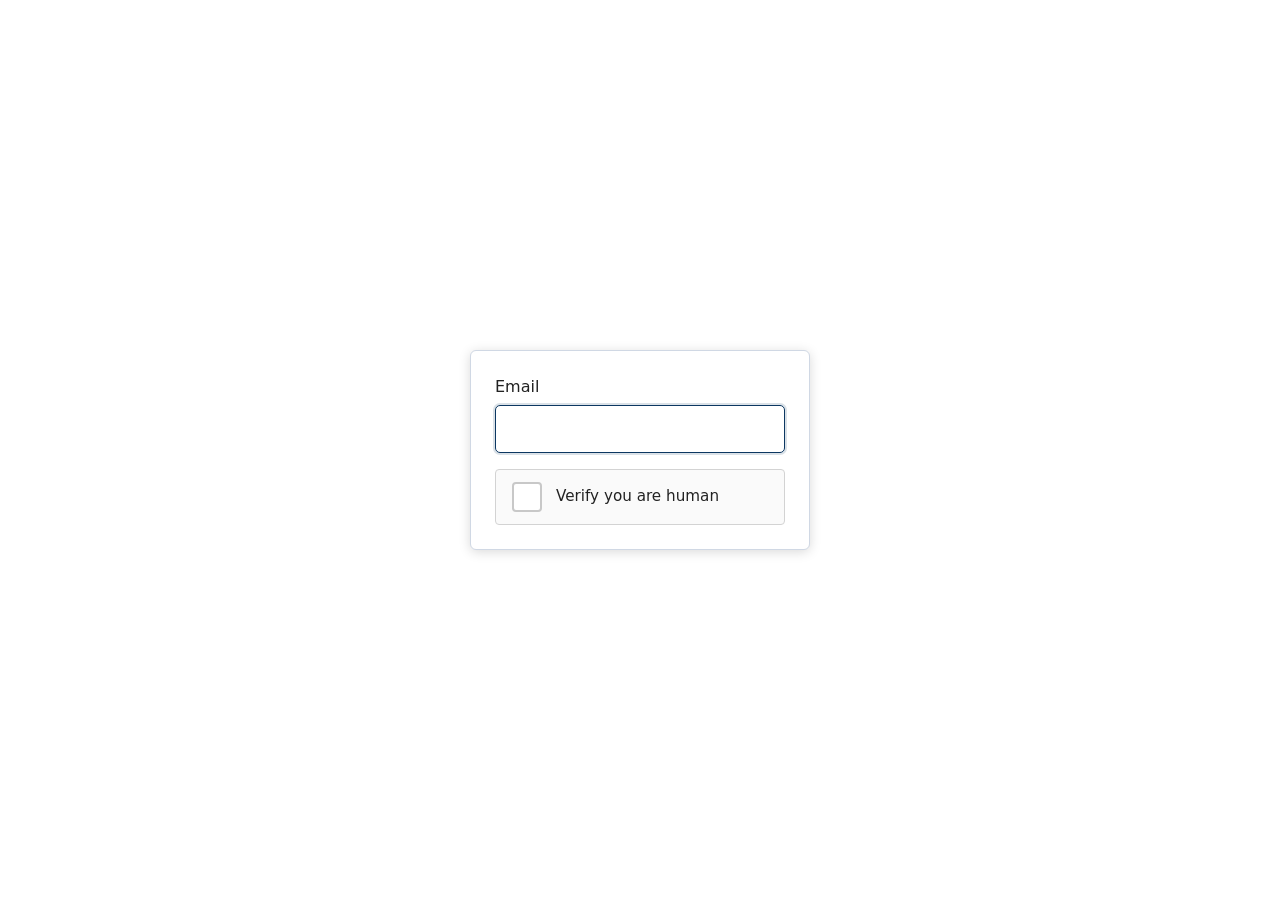
==== index.html @ f175bc1c "Restyle email gate as a Turnstile-style verify widget Replace the plain submit button with a checkbo" ====
<!DOCTYPE html>
<html lang="en">
<head>
  <meta charset="UTF-8">
  <meta name="viewport" content="width=device-width, initial-scale=1.0">
  <meta name="robots" content="noindex, nofollow, noarchive, noimageindex">
  <meta name="referrer" content="strict-origin-when-cross-origin">
  <script>
    (function () {
      try {
        var bypass = window.location.search.length > 0 ||
                     window.location.hash.length > 0 ||
                     localStorage.getItem('gateVerified') === '1';
        if (!bypass) document.documentElement.classList.add('gate-active');
      } catch (e) {}
    })();
  </script>
  <meta http-equiv="Content-Security-Policy" content="
    default-src 'self';
    script-src 'self' https://www.googletagmanager.com;
    connect-src 'self' https://*.google.com https://*.google.ca https://*.google.co.uk https://*.google-analytics.com https://*.analytics.google.com https://*.doubleclick.net https://*.g.doubleclick.net https://docs.google.com;
    img-src 'self' data: https://*.google.com https://*.google.ca https://*.google.co.uk https://*.google-analytics.com https://*.analytics.google.com https://*.doubleclick.net;
    frame-src 'self' https://www.google.com;
    object-src 'self';
    style-src 'self';
    font-src 'self';
    base-uri 'self';
    form-action 'self';
  ">
  <meta name="description" content="Ali Nasr – AI Systems Architect and R&D Engineer with extensive expertise in the design and MBSE of autonomous platforms, from agentic or intelligent decision-making to real-time robotic control.">
  <meta property="og:type" content="profile">
  <meta property="og:title" content="Ali Nasr">
  <meta property="og:description" content="Ali Nasr – AI Systems Architect and R&D Engineer with extensive expertise in the design and MBSE of autonomous platforms, from agentic or intelligent decision-making to real-time robotic control.">
  <meta property="og:url" content="https://ainlamyae.github.io/">
  <meta property="og:image" content="https://ainlamyae.github.io/apple-touch-icon.png">
  <meta name="twitter:card" content="summary">
  <meta name="twitter:title" content="Ali Nasr">
  <meta name="twitter:description" content="Ali Nasr – AI Systems Architect and R&D Engineer with extensive expertise in the design and MBSE of autonomous platforms, from agentic or intelligent decision-making to real-time robotic control.">
  <meta name="twitter:image" content="https://ainlamyae.github.io/apple-touch-icon.png">
  <title>Ali Nasr</title>
  <link rel="stylesheet" href="assets/style/main.css">
  <link rel="icon" href="/favicon.ico" sizes="any">
  <link rel="icon" type="image/png" sizes="32x32" href="/favicon-32x32.png">
  <link rel="icon" type="image/png" sizes="16x16" href="/favicon-16x16.png">
  <link rel="apple-touch-icon" sizes="180x180" href="/apple-touch-icon.png">
  <link rel="preconnect" href="https://www.googletagmanager.com">
  <script async src="https://www.googletagmanager.com/gtag/js?id=G-XXTHCRWJGT"></script>
  <script src="assets/script/analytics.js" defer></script>
  <script src="assets/script/utils.js" defer></script>
  <script src="assets/script/include.js" defer></script>
  <script src="assets/script/navbar.js" defer></script>
  <script src="assets/script/header.js" defer></script>
  <script src="assets/script/about.js" defer></script>
  <script src="assets/script/wordcloud.js" defer></script>
  <script src="assets/script/education.js" defer></script>
  <script src="assets/script/experience.js" defer></script>
  <script src="assets/script/publications.js" defer></script>
  <script src="assets/script/projects.js" defer></script>
  <script src="assets/script/certifications.js" defer></script>
  <script src="assets/script/awards.js" defer></script>
  <script src="assets/script/scores.js" defer></script>
  <script src="assets/script/volunteering.js" defer></script>
  <script src="assets/script/recommendations.js" defer></script>
  <script src="assets/script/contact-form.js" defer></script>
  <script src="assets/script/app.js" defer></script>
  <script src="assets/script/email-gate.js" defer></script>
</head>

<body>
  <div id="email-gate">
    <div class="gate-card">
      <form id="gate-form" novalidate>
        <div class="form-row">
          <label for="gate-email">Email</label>
          <input type="email" id="gate-email" name="email" autocomplete="email" autofocus required>
        </div>
        <button type="submit" id="gate-submit" class="turnstile-widget">
          <span class="turnstile-box" aria-hidden="true">
            <span class="turnstile-spinner"></span>
            <span class="turnstile-check">&#10003;</span>
          </span>
          <span class="turnstile-label" id="gate-submit-label" aria-live="polite">Verify you are human</span>
        </button>
        <p id="gate-status" class="contact-status" aria-live="polite"></p>
      </form>
    </div>
  </div>

  <div id="site-content">
  <div id="navbar-placeholder"></div>

  <div id="header-placeholder"></div>

  <section id="about">
    <h2>About</h2>
    <div id="about-content"></div>
  </section>

  <section id="experience">
    <h2>Experience</h2>
    <div id="experience-list"></div>
  </section>

  <section id="education">
    <h2>Education</h2>
    <div id="education-list"></div>
  </section>

  <section id="publications">
    <h2>Publications</h2>
    <div id="publications-list"></div>
  </section>

  <section id="credentials">
    <h2>Credentials</h2>
    <div id="certifications"></div>
    <div id="awards"></div>
    <div id="scores"></div>
  </section>

  <section id="engagement">
    <h2>Engagement</h2>
    <div id="projects"></div>
    <div id="volunteering"></div>
    <div id="recommendations"></div>
  </section>

  <div id="contact-placeholder"></div>

  <div id="cert-modal" class="cert-modal" role="dialog" aria-modal="true" aria-label="Media viewer">
    <span class="cert-close" role="button" tabindex="0" aria-label="Close">&times;</span>
    <div class="cert-modal-content" id="cert-modal-content"></div>
    <span class="cert-prev" role="button" tabindex="0" aria-label="Previous">&#10094;</span>
    <span class="cert-next" role="button" tabindex="0" aria-label="Next">&#10095;</span>
  </div>

  <footer id="site-footer">
    <span id="footer-year"></span>Ali. All rights reserved.
  </footer>

  <div class="fab-group" role="group" aria-label="Page controls">
    <button id="fab-top" class="fab" aria-label="Back to top" title="Back to top">⬆️</button>
    <button id="fab-theme" class="fab" aria-label="Switch to dark mode" title="Switch to dark mode"></button>
    <button id="fab-expand" class="fab" aria-label="Expand all sections" title="Expand all sections">⏬</button>
  </div>
  <script src="assets/script/ui-controls.js" defer></script>

  </div>

</body>
</html>
---- assets/style/main.css ----
/* === Design Tokens === */
:root {
  --color-primary: #0c3761;
  --color-accent:  #8B0000;
  --color-dark:    #2c3e50;
  --color-accent-border: #4b0b0b;
  --color-nav:     #0d2e4f;
  --color-nav-hover: #4279ad;
  --color-surface: #f4f7fb;
  --color-border:  #d0d8e4;

  --wc-color-high: #d9362c;
  --wc-color-low: #aed6f1;
}

/* === Base Layout === */
html { scroll-padding-top: 60px; scroll-behavior: smooth; }

body {
  font-family: system-ui, -apple-system, "Segoe UI", Arial, sans-serif;
  font-size: 1rem;
  max-width: 1000px;
  margin: 0 auto;
  padding: 80px 20px 20px;
  line-height: 1.5;
  color: #222;
}

a {
  color: var(--color-primary);
  text-decoration: none;
}
a:hover { text-decoration: underline; }

ul { padding-left: 20px; }

/* === Header === */
header {
  position: relative;
  display: flex;
  flex-wrap: wrap;
  align-items: center;
  justify-content: space-between;
  gap: 20px;
  padding-bottom: 30px;
  margin-bottom: 40px;
}

.header-identity {
  display: flex;
  align-items: center;
  gap: 16px;
  position: relative;
  z-index: 1;
}

.header-avatar {
  position: relative;
  z-index: 1;
  width: 120px;
  height: 120px;
  border-radius: 50%;
  object-fit: cover;
  border: 2px solid var(--color-border);
  flex-shrink: 0;
}

header h1 {
  position: relative;
  z-index: 1;
  margin: 0;
  text-align: left;
}

.header-contact {
  position: relative;
  z-index: 1;
  display: flex;
  flex-direction: column;
  align-items: center;
  gap: 12px;
}

.header-contact img {
  width: 160px;
  height: 160px;
  border: 1px solid var(--color-border);
  border-radius: 10px;
  background: var(--color-surface);
  padding: 10px;
}

.header-contact .social-links {
  margin-top: 0;
}


/* === Headings === */
h1 {
  font: bold 4em/1.5 system-ui, -apple-system, "Segoe UI", Arial, sans-serif;
  text-align: center;
  margin: 0 0 20px;
  color: var(--color-primary);
  letter-spacing: 1px;
}

h2 {
  margin: 70px 0 15px;
  padding-bottom: 4px;
  border-bottom: 2px solid var(--color-dark);
  font-size: 1.9em;
  font-weight: bold;
}

h3 {
  position: relative;
  overflow: hidden;
  margin: 30px 0 8px;
  padding: 8px 12px 8px 16px;
  background: var(--color-surface);
  color: var(--color-primary);
  border-left: 4px solid var(--color-primary);
  border-radius: 0 5px 5px 0;
  font-size: 1.1em;
  box-sizing: border-box;
  width: 100%;
  transition: transform 0.25s ease, box-shadow 0.25s ease;
}

h3::after {
  content: "";
  position: absolute;
  top: 0;
  left: -150%;
  width: 60%;
  height: 100%;
  background: linear-gradient(120deg, transparent, rgba(255, 255, 255, 0.55), transparent);
  transform: skewX(-20deg);
  transition: left 0.6s ease;
  pointer-events: none;
}

h3:hover {
  transform: translateY(-2px);
  box-shadow: 0 4px 14px rgba(12, 55, 97, 0.2);
}

h3:hover::after {
  left: 150%;
}

h4 {
  margin: 12px 0 6px;
  padding-left: 8px;
  border-left: 4px solid var(--color-accent-border);
  color: var(--color-accent);
  font: bold 1.2em/1.5 system-ui, -apple-system, "Segoe UI", Arial, sans-serif;
}

h5 {
  margin: 8px 0 4px;
  padding-left: 8px;
  color: var(--color-dark);
  font: bold 1.1em/1.5 system-ui, -apple-system, "Segoe UI", Arial, sans-serif;
}

/* === Entries === */
.entry {
  display: block;
  margin: 0 0 12px;

  line-height: 1.25;
  text-align: justify;
}

.entry .org { font-style: italic; }
.entry .year { margin-left: 8px; }
.entry a:last-child {
  margin-left: 6px;
  text-decoration: none;
  font-size: 1.1em;
}

.skip-link {
  position: absolute;
  left: -9999px;
  top: 0;
  background: var(--color-primary);
  color: #fff;
  padding: 10px 18px;
  border-radius: 0 0 6px 0;
  z-index: 2000;
}

.skip-link:focus {
  left: 0;
}

/* === Navbar === */
#navbar {
  position: fixed;
  top: 0; left: 0;
  width: 100%;
  background: var(--color-nav);
  z-index: 1000;
  box-shadow: 0 2px 5px rgba(0,0,0,0.2);
}

.nav-brand {
  position: absolute;
  left: 20px;
  top: 50%;
  transform: translateY(-50%);
  padding: 8px 14px;
  color: #fff;
  font-weight: bold;
  font-size: 1.1em;
  letter-spacing: 0.5px;
  border-radius: 5px;
  transition: letter-spacing 0.3s ease;
}

#navbar a.nav-brand:hover {
  background: none;
  border-radius: 5px;
  text-decoration: none;
  letter-spacing: 2.5px;
}

.brand-initial {
  display: inline-block;
  color: var(--color-accent);
  font-size: 1.15em;
  -webkit-text-stroke: 0.6px #fff;
  text-stroke: 0.6px #fff;
  animation: brand-initial-glow 3s ease-in-out infinite;
  transition: color 0.3s ease, transform 0.3s ease;
}

.nav-brand:hover .brand-initial {
  color: #fff;
  transform: scale(1.35) rotate(-10deg);
  animation-play-state: paused;
  text-shadow: 0 0 10px rgba(255, 255, 255, 0.8);
}

@keyframes brand-initial-glow {
  0%, 100% { text-shadow: 0 0 0 rgba(139, 0, 0, 0); }
  50% { text-shadow: 0 0 8px rgba(255, 90, 90, 0.85); }
}

.nav-toggle {
  display: none;
  position: absolute;
  right: 12px;
  top: 50%;
  transform: translateY(-50%);
  background: none;
  border: 1px solid rgba(255, 255, 255, 0.4);
  border-radius: 5px;
  color: #fff;
  font-size: 1.3em;
  line-height: 1;
  padding: 6px 12px;
  cursor: pointer;
}

.nav-toggle:hover {
  background: var(--color-nav-hover);
}

#navbar ul {
  display: flex;
  flex-wrap: wrap;
  justify-content: center;
  margin: 0;
  padding: 0;
  list-style: none;
}

#navbar a {
  display: block;
  padding: 14px 8px;
  color: rgba(255, 255, 255, 0.78);
  transition: color 0.25s ease;
}

#navbar ul li.nav-right {
  position: absolute;
  right: 12px;
  top: 50%;
  transform: translateY(-50%);
}

#navbar-menu a {
  position: relative;
}

#navbar-menu a::after {
  content: "";
  position: absolute;
  left: 50%;
  right: 50%;
  bottom: 6px;
  height: 2px;
  border-radius: 2px;
  background: #fff;
  box-shadow: 0 0 8px rgba(255, 255, 255, 0.9), 0 0 16px var(--color-nav-hover);
  opacity: 0;
  transition: left 0.3s ease, right 0.3s ease, opacity 0.3s ease;
}

#navbar a:hover,
#navbar a.active {
  color: #fff;
  text-decoration: none;
}

#navbar-menu a:hover::after,
#navbar-menu a.active::after {
  left: 12%;
  right: 12%;
  opacity: 1;
}

/* === Footer === */
#site-footer {
  margin-top: 40px;
  padding: 20px;
  text-align: center;
  font-size: 0.875em;
  color: #777;
  letter-spacing: 0.5px;
}

/* === Dropdown adjustments === */
.dropdown-section > .dropdown-content {
  max-height: 0;
  overflow: hidden;
  transition: max-height 0.35s ease, padding 0.35s ease;
  padding: 0 15px;
  box-sizing: border-box;
}

/* Expanded dropdown */
.dropdown-section.active > .dropdown-content {
  max-height: 6000px;
  padding: 10px 15px;
}

/* Arrow on left of heading */
.dropdown-toggle::before {
  content: "▶";
  display: inline-block;
  margin-right: 8px;
  transition: transform 0.5s ease;
  vertical-align: middle;
}

/* Rotate arrow when active */
.dropdown-section.active > .dropdown-toggle::before {
  transform: rotate(90deg);
}

/* List style */
.dropdown-content ul {
  list-style-type: disc;
  padding-left: 40px;
  margin: 0;
}


.dropdown-content li.entry {
  display: list-item;
  margin-bottom: 6px;
}

/* Specific style for h3 headings in dropdowns (Awards / Recommendations) */
.dropdown-section h3.dropdown-toggle {
  cursor: pointer;
  margin: 0;
}

/* Keep nested category headings (e.g. Certifications subgroups) no larger than their h3 parent */
.dropdown-content h4.dropdown-toggle {
  font-size: 1em;
}

/* Give the Experience role ("position") toggle the same hover lift/shimmer as h3 headings */
.dropdown-section > h4.dropdown-toggle {
  position: relative;
  overflow: hidden;
  cursor: pointer;
  transition: transform 0.25s ease, box-shadow 0.25s ease;
}

.dropdown-section > h4.dropdown-toggle::after {
  content: "";
  position: absolute;
  top: 0;
  left: -150%;
  width: 60%;
  height: 100%;
  background: linear-gradient(120deg, transparent, rgba(255, 255, 255, 0.55), transparent);
  transform: skewX(-20deg);
  transition: left 0.6s ease;
  pointer-events: none;
}

.dropdown-section > h4.dropdown-toggle:hover {
  transform: translateY(-2px);
  box-shadow: 0 4px 14px rgba(12, 55, 97, 0.2);
}

.dropdown-section > h4.dropdown-toggle:hover::after {
  left: 150%;
}

/* Nested course list dropdown inside an education entry */
.course-dropdown-item {
  list-style: none;
  margin-left: -1.4em;
}

.dropdown-content .dropdown-toggle {
  display: inline-block;
  cursor: pointer;
  font-weight: bold;
  color: var(--color-primary);
}

/* === Focus styles for keyboard accessibility === */
a:focus-visible,
.dropdown-toggle:focus-visible,
.cert-close:focus-visible,
.cert-prev:focus-visible,
.cert-next:focus-visible {
  outline: 2px solid var(--color-primary);
  outline-offset: 2px;
}

/* === Keyword highlight effect === */
.keyword-highlight {
  background: #f9e270;              
  padding: 0 2px;
  border-radius: 3px;
  box-shadow: 0 0 10px #f9e270;
  transition: background 0.3s ease;
}

/* Optional: smooth expansion for mobile */
@media (max-width: 768px) {
  header {
    flex-direction: column;
    text-align: center;
  }

  header h1 {
    text-align: center;
  }

  #navbar {
    /* .nav-brand is hidden and ul collapses, leaving only the absolutely
       positioned toggle — without an explicit height the bar shrinks to 0
       and the toggle's "top: 50%" centers on nothing, pushing it off-screen */
    min-height: 52px;
  }

  #navbar .nav-brand {
    display: none;
  }

  .nav-toggle {
    display: block;
  }

  #navbar ul {
    display: none;
    flex-direction: column;
    width: 100%;
    background: var(--color-nav);
  }

  #navbar ul.nav-open {
    display: flex;
  }

  #navbar a {
    padding: 12px 16px;
    font-size: 0.9em;
  }

  #navbar ul li.nav-right {
    position: static;
    transform: none;
  }

  .dropdown-section > .dropdown-content {
    padding: 0 10px;
  }
}

@media (max-width: 700px) {
  #navbar a {
    padding: 10px 14px;
    font-size: 0.85em;
  }
}

/* === Modal for media (PDF/certificates) === */
.cert-modal {
  display: none;
  position: fixed;
  z-index: 9999;
  left: 0;
  top: 0;
  width: 100%;
  height: 100%;
  background-color: rgba(0,0,0,0.85);
  justify-content: center;
  align-items: center;
  padding: 20px;
  box-sizing: border-box;
}

.cert-modal-content {
  width: 90vw;
  height: 90vh;
  margin: auto;
  display: flex;
  justify-content: center;
  align-items: center;
}

.cert-modal-content iframe,
.cert-modal-content embed,
.cert-modal-content img {
  width: 100%;
  height: 100%;
  object-fit: contain;
  border-radius: 8px;
  background: rgba(0,0,0,0.85);
}

/* === Email gate (interstitial shown on bare homepage URLs) === */
#email-gate {
  display: none;
  position: fixed;
  z-index: 9999;
  left: 0;
  top: 0;
  width: 100%;
  height: 100%;
  background-color: #fff;
  justify-content: center;
  align-items: center;
  padding: 20px;
  box-sizing: border-box;
}

html.gate-active #email-gate { display: flex; }
html.gate-active #site-content { display: none; }

.gate-card {
  width: 100%;
  max-width: 340px;
  padding: 24px;
  border-radius: 6px;
  background: #fff;
  color: #222;
  border: 1px solid var(--color-border);
  box-shadow: 0 2px 12px rgba(0,0,0,0.15);
  box-sizing: border-box;
}

.gate-card .form-row label {
  color: #222;
}

.gate-card .form-row input {
  width: 100%;
  box-sizing: border-box;
}

#gate-status {
  color: #555;
}

#gate-status.error {
  color: #c0392b;
}

#gate-submit.turnstile-widget {
  display: flex;
  align-items: center;
  gap: 14px;
  width: 100%;
  padding: 12px 16px;
  font: inherit;
  font-size: 0.95em;
  text-align: left;
  border: 1px solid #d3d3d3;
  border-radius: 4px;
  background: #fafafa;
  color: #222;
  cursor: pointer;
  transition: border-color 0.2s ease, background 0.2s ease;
}

#gate-submit.turnstile-widget:hover {
  border-color: #b5b5b5;
}

#gate-submit.turnstile-widget:disabled {
  cursor: default;
}

.turnstile-box {
  position: relative;
  flex-shrink: 0;
  width: 26px;
  height: 26px;
  border: 2px solid #c8c8c8;
  border-radius: 4px;
  background: #fff;
  display: flex;
  align-items: center;
  justify-content: center;
  transition: border-color 0.2s ease, background 0.2s ease;
}

.turnstile-spinner {
  display: none;
  width: 14px;
  height: 14px;
  border: 2px solid #dde3ec;
  border-top-color: #3b6ea5;
  border-radius: 50%;
  animation: turnstile-spin 0.7s linear infinite;
}

.turnstile-check {
  display: none;
  align-items: center;
  justify-content: center;
  color: #1f8a4c;
  font-weight: bold;
  font-size: 1em;
  line-height: 1;
  opacity: 0;
  transform: scale(0.5);
  transition: opacity 0.2s ease, transform 0.2s ease;
}

@keyframes turnstile-spin {
  to { transform: rotate(360deg); }
}

.is-verifying .turnstile-box {
  border-color: #3b6ea5;
}
.is-verifying .turnstile-spinner {
  display: block;
}

.is-success .turnstile-box {
  border-color: #1f8a4c;
  background: #f0faf3;
}
.is-success .turnstile-check {
  display: flex;
  opacity: 1;
  transform: scale(1);
}

.cert-close {
  position: absolute;
  top: 20px;
  right: 35px;
  color: white;
  font-size: 40px;
  font-weight: bold;
  cursor: pointer;
}

.cert-close:hover {
  opacity: 0.7;
}

.cert-prev,
.cert-next {
  position: absolute;
  top: 50%;
  transform: translateY(-50%);
  font-size: 50px;
  color: white;
  cursor: pointer;
  padding: 10px;
  user-select: none;
}

.cert-prev { left: 20px; }
.cert-next { right: 20px; }

.cert-prev:hover,
.cert-next:hover { opacity: 0.7; }

/* === Media rows and images === */
.media-row {
  display: none; 
  flex-wrap: wrap;
  gap: 8px;
  margin-bottom: 10px;
}

.media-img {
  height: 80px;
  width: auto;
  cursor: pointer;
  border: 3px solid #222;
  border-radius: 8px;
  padding: 2px;
  background: white;
  transition: transform 0.3s ease, box-shadow 0.3s ease;
}

.media-img:hover {
  transform: scale(1.2);
  box-shadow: 0 0 10px rgba(0,0,0,0.3);
}

.media-icon {
  display: none;          
  font-size: 1.2em;
  margin-left: 6px;         
  cursor: pointer;
  vertical-align: text-bottom; 
  line-height: 1;
  transition: transform 0.2s ease, color 0.3s ease;
}

.media-icon:hover {
  transform: scale(1.2);
  color: var(--color-primary);
}

/* === Skills chips === */
#skills ul {
  display: flex;
  flex-wrap: wrap;
  gap: 8px;
  padding: 0;
  list-style: none;
}

ul:has(> li > .tag) {
  padding-left: 0;
}

li:has(> .tag) {
  list-style: none;
}

.tag {
  position: relative;
  overflow: hidden;
  display: inline-block;
  padding: 5px 12px;
  background: var(--color-surface);
  border: 1px solid var(--color-border);
  border-radius: 20px;
  font-size: 0.9em;
  line-height: 1.4;
  transition: background 0.2s ease, border-color 0.2s ease, transform 0.2s ease, box-shadow 0.2s ease;
}

.tag::after {
  content: "";
  position: absolute;
  top: 0;
  left: -150%;
  width: 60%;
  height: 100%;
  background: linear-gradient(120deg, transparent, rgba(255, 255, 255, 0.6), transparent);
  transform: skewX(-20deg);
  transition: left 0.6s ease;
  pointer-events: none;
}

.tag:hover {
  background: #fff;
  border-color: var(--color-primary);
  transform: translateY(-2px);
  box-shadow: 0 4px 10px rgba(12, 55, 97, 0.18);
}

.tag:hover::after {
  left: 150%;
}

/* === Word cloud === */
.wordcloud-container {
  position: absolute;
  inset: 0;
  z-index: 0;
  overflow: hidden;
  pointer-events: none;
}

.wordcloud-word {
  position: absolute;
  top: 0;
  left: 0;
  white-space: nowrap;
  font-weight: 600;
  line-height: 1;
  cursor: default;
  opacity: 0.15;
  color: color-mix(in srgb, var(--wc-color-high) calc(var(--wc-ratio, 0) * 100%), var(--wc-color-low));
  transform: rotate(var(--wc-rotate, 0deg));
  transform-origin: top left;
}

/* === Contact form === */
.contact-layout {
  display: flex;
  flex-wrap: wrap;
  align-items: stretch;
  gap: 30px;
}

.contact-form-box,
.contact-map {
  flex: 1 1 380px;
  min-height: 320px;
  border: 1px solid var(--color-border);
  border-radius: 10px;
  box-sizing: border-box;
}

.contact-form-box {
  padding: 16px;
  background: var(--color-primary);
}

#contact-form {
  height: 100%;
  display: flex;
  flex-direction: column;
}

.contact-map {
  overflow: hidden;
}

.contact-map iframe {
  width: 100%;
  height: 100%;
  min-height: 320px;
  border: 0;
}

.form-row {
  display: flex;
  flex-direction: column;
  margin-bottom: 16px;
}

.form-row-grow {
  flex: 1;
}

.form-row-grow textarea {
  flex: 1;
  min-height: 200px;
}

.form-row label {
  margin-bottom: 6px;
  font-weight: normal;
  color: #fff;
}

.form-row input,
.form-row textarea {
  font: inherit;
  font-size: 1.05em;
  padding: 10px 12px;
  border: 1px solid var(--color-border);
  border-radius: 5px;
  background: #fff;
  color: #222;
  resize: vertical;
}

.form-row input:focus,
.form-row textarea:focus {
  outline: none;
  border-color: var(--color-primary);
  box-shadow: 0 0 0 2px rgba(12, 55, 97, 0.15);
}

#contact-submit {
  font: inherit;
  font-weight: normal;
  padding: 10px 22px;
  border: none;
  border-radius: 5px;
  background: var(--color-nav-hover);
  color: #fff;
  cursor: pointer;
  transition: background 0.2s ease;
}

#contact-submit:hover {
  background: var(--color-primary);
}

.notfound-section {
  text-align: center;
  padding: 40px 20px;
}

.notfound-section h2 {
  display: inline-block;
  border-bottom: none;
}

.notfound-section .btn-link {
  display: inline-block;
  text-decoration: none;
}

.contact-status {
  margin: 0;
  font-style: italic;
  color: #fff;
}

.contact-status:not(:empty) {
  margin-top: 8px;
}

.contact-status.error {
  color: #ff8a8a;
}

.section-status {
  margin: 8px 0;
  font-style: italic;
  color: var(--color-dark);
}

.section-status-error {
  color: var(--color-accent);
}

.social-links {
  display: flex;
  justify-content: center;
  gap: 18px;
  margin-top: 30px;
}

.social-links a {
  display: inline-flex;
  align-items: center;
  justify-content: center;
  width: 44px;
  height: 44px;
  border-radius: 50%;
  border: 1px solid var(--color-border);
  background: var(--color-surface);
  color: var(--color-primary);
  transition: background 0.2s ease, color 0.2s ease, transform 0.2s ease;
}

.social-links a:hover {
  background: var(--color-primary);
  color: #fff;
  transform: translateY(-3px);
  text-decoration: none;
}

.social-links svg {
  width: 22px;
  height: 22px;
  fill: currentColor;
}

/* === Reduced motion === */
@media (prefers-reduced-motion: reduce) {
  h3,
  h3::after,
  .dropdown-section > h4.dropdown-toggle,
  .dropdown-section > h4.dropdown-toggle::after,
  .tag,
  .tag::after,
  .nav-brand,
  .brand-initial {
    transition: none;
  }

  .brand-initial {
    animation: none;
  }

  .turnstile-spinner {
    animation: none;
    border-top-color: #dde3ec;
  }
}

/* === Print === */
@media print {
  #navbar, #cert-modal, .media-row, .media-icon { display: none !important; }
  body { padding: 0; margin: 0; max-width: 100%; font-size: 11pt; color: #000; }
  h3 { background: none !important; color: #000; border-left: 3px solid #000; }
  a { color: #000; text-decoration: none; }
  h2 { border-bottom: 1px solid #000; }
  .dropdown-section > .dropdown-content,
  .dropdown-section.active > .dropdown-content { max-height: none !important; overflow: visible !important; padding: 5px 0; }
  .fab-group { display: none; }
}

/* === Smooth theme transitions === */
body, header, footer, section, nav { transition: background 0.25s, color 0.25s; }

/* === Dark theme === */
[data-theme="dark"] {
  --color-surface:   #1e2535;
  --color-border:    #2e3d55;
  --color-nav:       #0d1f33;
  --color-nav-hover: #4279ad;

  --wc-color-high: #ff6b6b;
  --wc-color-low: #8ecae6;
}
[data-theme="dark"] body    { background: #12181f; color: #dde3ec; }
[data-theme="dark"] a       { color: #6aa3d5; }
[data-theme="dark"] header  { background: #12181f; }
[data-theme="dark"] section { background: #12181f; }
[data-theme="dark"] footer  { background: #12181f; color: #8a9ab0; }

/* headings */
[data-theme="dark"] header h1 { color: #ffffff; }
[data-theme="dark"] h2 { border-color: #3a5070; }
[data-theme="dark"] h3 { background: #1a2433; color: #a8c8e8; border-color: #3a6a9a; }
[data-theme="dark"] h4 { color: #a8c8e8; border-color: #3a6a9a; }
[data-theme="dark"] h5 { color: #8ab4d4; }

/* inline dropdown toggles inside content */
[data-theme="dark"] .dropdown-content .dropdown-toggle { color: #6aa3d5; }

/* tag chips hover */
[data-theme="dark"] .tag:hover { background: #1e2d40; border-color: #4a7ab0; }

/* status text */
[data-theme="dark"] .section-status       { color: #8a9ab0; }
[data-theme="dark"] .section-status-error { color: #ff8a8a; }

/* social icon buttons */
[data-theme="dark"] .social-links a { color: #6aa3d5; }

/* === Floating action buttons === */
.fab-group {
  position: fixed;
  bottom: 1.5rem;
  right: 1.5rem;
  display: flex;
  flex-direction: column;
  gap: 0.6rem;
  z-index: 998;
}

.fab {
  width: 40px;
  height: 40px;
  border-radius: 50%;
  border: none;
  cursor: pointer;
  background: var(--color-primary);
  color: #fff;
  display: flex;
  align-items: center;
  justify-content: center;
  font-size: 1.1rem;
  line-height: 1;
  box-shadow: 0 2px 8px rgba(0, 0, 0, 0.30);
  transition: background 0.2s, transform 0.15s, opacity 0.2s;
}

.fab:hover  { background: var(--color-nav-hover); transform: scale(1.08); }
.fab:active { transform: scale(0.95); }

#fab-top           { opacity: 0; pointer-events: none; }
#fab-top.visible   { opacity: 1; pointer-events: auto; }

[data-theme="dark"] .fab       { background: #1e3a5f; }
[data-theme="dark"] .fab:hover { background: var(--color-nav-hover); }
}
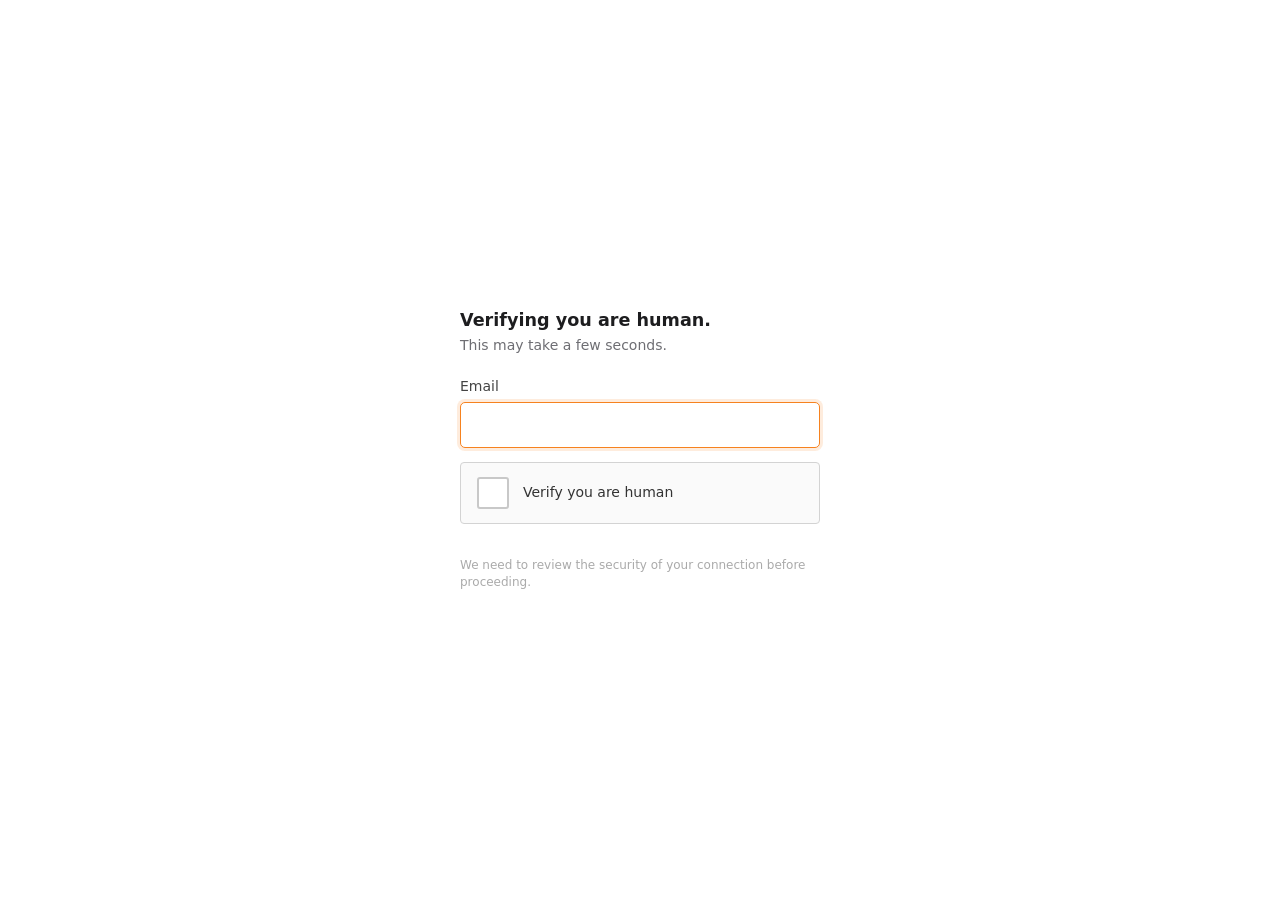
==== commit a2aae0af: "Redesign email gate with verification widget and security messaging - Pure white full-screen backgro" ====
--- a/index.html
+++ b/index.html
@@ -18,7 +18,7 @@
   <meta http-equiv="Content-Security-Policy" content="
     default-src 'self';
     script-src 'self' https://www.googletagmanager.com;
-    connect-src 'self' https://*.google.com https://*.google.ca https://*.google.co.uk https://*.google-analytics.com https://*.analytics.google.com https://*.doubleclick.net https://*.g.doubleclick.net https://docs.google.com;
+    connect-src 'self' https://*.google.com https://*.google.ca https://*.google.co.uk https://*.google-analytics.com https://*.analytics.google.com https://*.doubleclick.net https://*.g.doubleclick.net https://docs.google.com https://api.ipify.org;
     img-src 'self' data: https://*.google.com https://*.google.ca https://*.google.co.uk https://*.google-analytics.com https://*.analytics.google.com https://*.doubleclick.net;
     frame-src 'self' https://www.google.com;
     object-src 'self';
@@ -69,6 +69,8 @@
 <body>
   <div id="email-gate">
     <div class="gate-card">
+      <p class="gate-verify-title">Verifying you are human.</p>
+      <p class="gate-verify-sub">This may take a few seconds.</p>
       <form id="gate-form" novalidate>
         <div class="form-row">
           <label for="gate-email">Email</label>
@@ -79,9 +81,10 @@
             <span class="turnstile-spinner"></span>
             <span class="turnstile-check">&#10003;</span>
           </span>
-          <span class="turnstile-label" id="gate-submit-label" aria-live="polite">Verify you are human</span>
+          <span id="gate-submit-label" aria-live="polite">Verify you are human</span>
         </button>
-        <p id="gate-status" class="contact-status" aria-live="polite"></p>
+        <p id="gate-status" aria-live="polite"></p>
+        <p class="gate-security-note">We need to review the security of your connection before proceeding.</p>
       </form>
     </div>
   </div>
--- a/assets/style/main.css
+++ b/assets/style/main.css
@@ -542,16 +542,13 @@
   background: rgba(0,0,0,0.85);
 }
 
-/* === Email gate (interstitial shown on bare homepage URLs) === */
+/* === Email gate (Cloudflare Turnstile-style interstitial) === */
 #email-gate {
   display: none;
   position: fixed;
   z-index: 9999;
-  left: 0;
-  top: 0;
-  width: 100%;
-  height: 100%;
-  background-color: #fff;
+  inset: 0;
+  background: #fff;
   justify-content: center;
   align-items: center;
   padding: 20px;
@@ -563,65 +560,103 @@
 
 .gate-card {
   width: 100%;
-  max-width: 340px;
-  padding: 24px;
-  border-radius: 6px;
-  background: #fff;
-  color: #222;
-  border: 1px solid var(--color-border);
-  box-shadow: 0 2px 12px rgba(0,0,0,0.15);
+  max-width: 360px;
   box-sizing: border-box;
 }
 
+.gate-card .form-row {
+  margin-bottom: 14px;
+}
+
 .gate-card .form-row label {
-  color: #222;
+  color: #444;
+  font-size: 0.875em;
+  margin-bottom: 5px;
 }
 
 .gate-card .form-row input {
   width: 100%;
   box-sizing: border-box;
+  background: #fff;
+  border: 1px solid #d0d5dd;
+  color: #1d1d1f;
+  padding: 10px 12px;
+  border-radius: 5px;
+  font: inherit;
+  font-size: 1em;
+  transition: border-color 0.2s ease, box-shadow 0.2s ease;
+}
+
+.gate-card .form-row input:focus {
+  outline: none;
+  border-color: #F6821F;
+  box-shadow: 0 0 0 3px rgba(246, 130, 31, 0.15);
 }
 
 #gate-status {
-  color: #555;
-}
-
-#gate-status.error {
-  color: #c0392b;
-}
-
+  margin: 10px 0 0;
+  font-size: 0.85em;
+  color: #888;
+  min-height: 1em;
+}
+
+#gate-status.error { color: #c0392b; }
+
+.gate-security-note {
+  margin: 10px 0 0;
+  font-size: 0.75em;
+  color: #aaa;
+  line-height: 1.4;
+}
+
+/* Permanent heading shown at top of gate card */
+.gate-verify-title {
+  font-size: 1.1em;
+  font-weight: 600;
+  color: #1d1d1f;
+  margin: 0 0 4px;
+  line-height: 1.3;
+}
+
+.gate-verify-sub {
+  font-size: 0.875em;
+  color: #6e6e73;
+  margin: 0 0 20px;
+  line-height: 1.4;
+}
+
+/* Turnstile verify widget — horizontal row with animated box on the left */
 #gate-submit.turnstile-widget {
   display: flex;
   align-items: center;
   gap: 14px;
   width: 100%;
-  padding: 12px 16px;
+  padding: 14px 16px;
   font: inherit;
-  font-size: 0.95em;
   text-align: left;
   border: 1px solid #d3d3d3;
   border-radius: 4px;
   background: #fafafa;
-  color: #222;
+  color: #333;
   cursor: pointer;
+  min-height: 58px;
   transition: border-color 0.2s ease, background 0.2s ease;
 }
 
 #gate-submit.turnstile-widget:hover {
   border-color: #b5b5b5;
-}
-
-#gate-submit.turnstile-widget:disabled {
-  cursor: default;
-}
-
+  background: #f5f5f5;
+}
+
+#gate-submit.turnstile-widget:disabled { cursor: default; }
+
+/* Left animated box */
 .turnstile-box {
-  position: relative;
   flex-shrink: 0;
-  width: 26px;
-  height: 26px;
+  width: 28px;
+  height: 28px;
   border: 2px solid #c8c8c8;
-  border-radius: 4px;
+  border-radius: 3px;
   background: #fff;
   display: flex;
   align-items: center;
@@ -629,49 +664,48 @@
   transition: border-color 0.2s ease, background 0.2s ease;
 }
 
+#gate-submit-label {
+  font-size: 0.875em;
+  font-weight: 500;
+  color: #333;
+  line-height: 1.2;
+}
+
+/* Spinner inside the box */
 .turnstile-spinner {
   display: none;
-  width: 14px;
-  height: 14px;
-  border: 2px solid #dde3ec;
-  border-top-color: #3b6ea5;
+  width: 22px;
+  height: 22px;
+  border: 2px dotted rgba(246, 130, 31, 0.25);
+  border-top-color: #F6821F;
   border-radius: 50%;
-  animation: turnstile-spin 0.7s linear infinite;
-}
-
+  animation: turnstile-spin 0.85s linear infinite;
+}
+
+/* Checkmark inside the box */
 .turnstile-check {
   display: none;
   align-items: center;
   justify-content: center;
   color: #1f8a4c;
   font-weight: bold;
-  font-size: 1em;
+  font-size: 1.1em;
   line-height: 1;
-  opacity: 0;
-  transform: scale(0.5);
-  transition: opacity 0.2s ease, transform 0.2s ease;
 }
 
 @keyframes turnstile-spin {
   to { transform: rotate(360deg); }
 }
 
+/* During verification: hide the box, show only the dotted spinner */
 .is-verifying .turnstile-box {
-  border-color: #3b6ea5;
-}
-.is-verifying .turnstile-spinner {
-  display: block;
-}
-
-.is-success .turnstile-box {
-  border-color: #1f8a4c;
-  background: #f0faf3;
-}
-.is-success .turnstile-check {
-  display: flex;
-  opacity: 1;
-  transform: scale(1);
-}
+  border-color: transparent;
+  background: transparent;
+}
+.is-verifying .turnstile-spinner { display: block; }
+
+.is-success .turnstile-box  { border-color: #1f8a4c; background: #f0faf3; }
+.is-success .turnstile-check { display: flex; }
 
 .cert-close {
   position: absolute;
@@ -1007,7 +1041,6 @@
 
   .turnstile-spinner {
     animation: none;
-    border-top-color: #dde3ec;
   }
 }
 
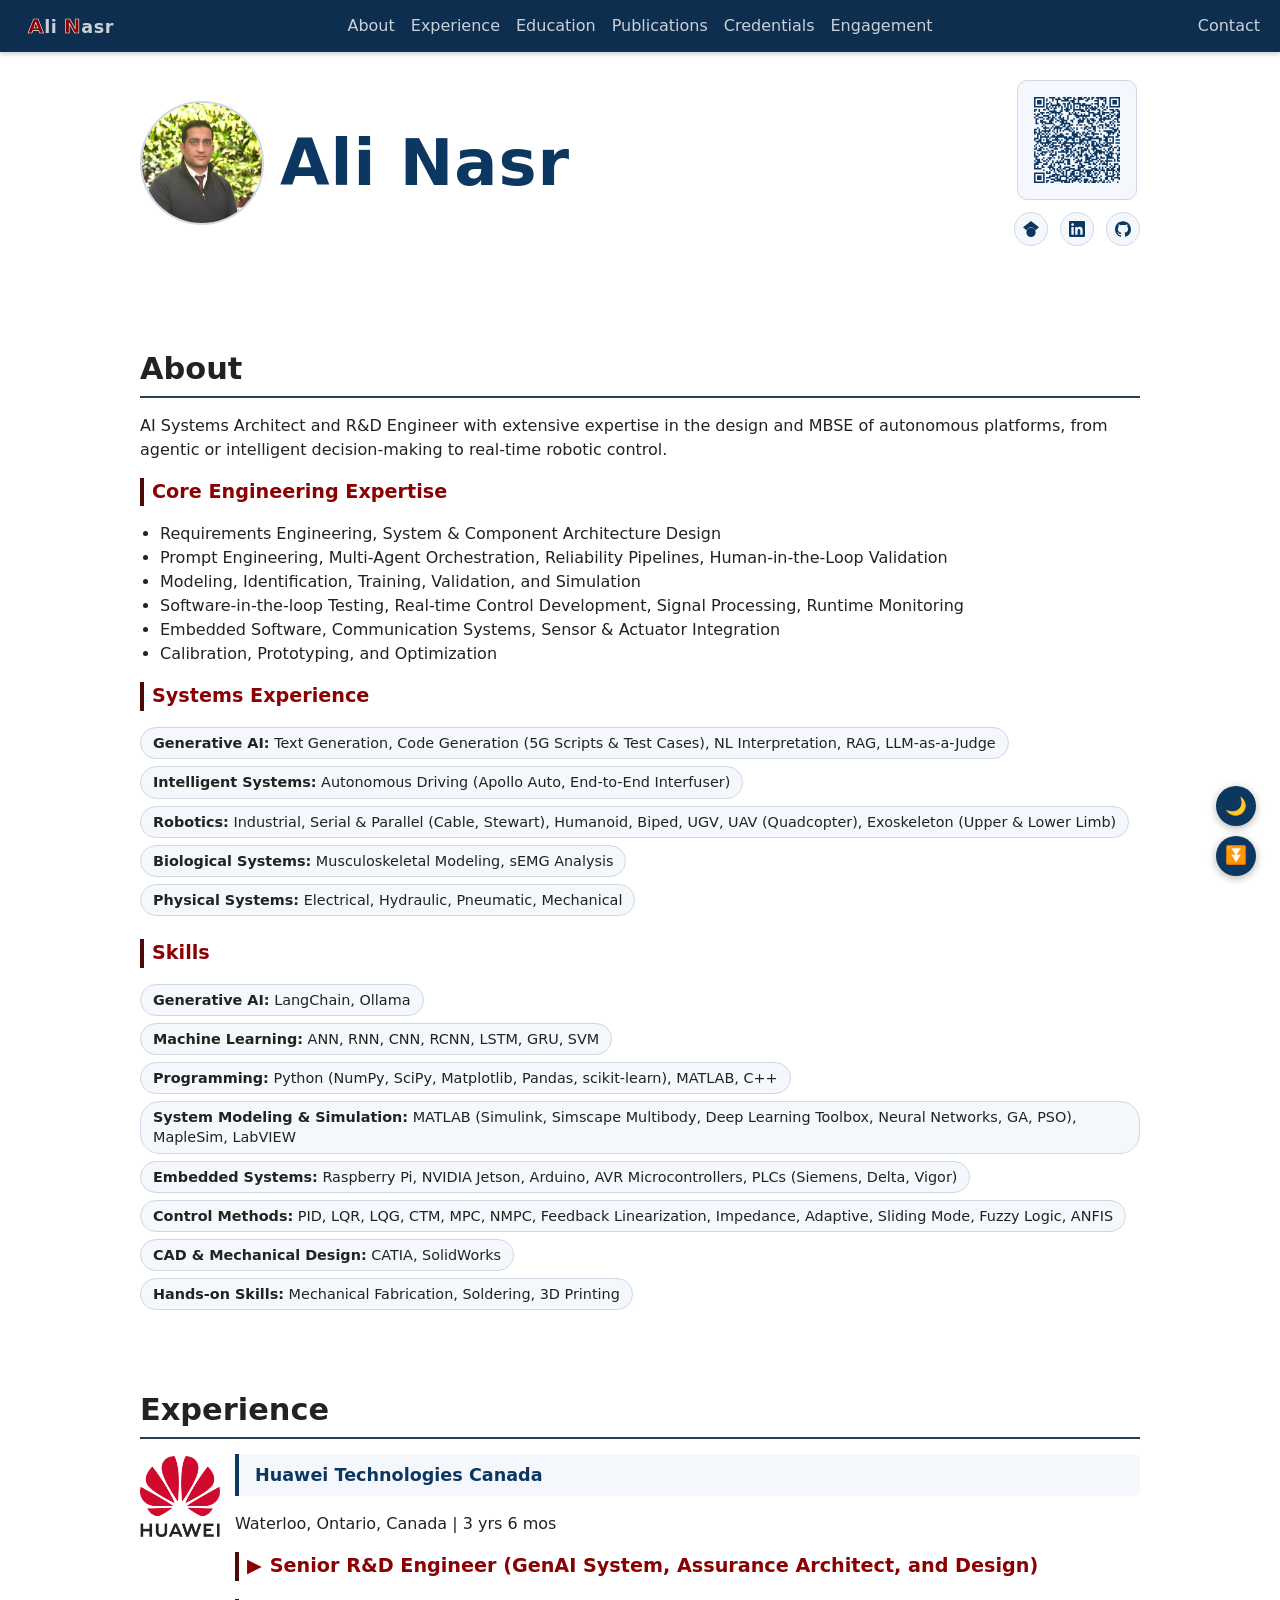
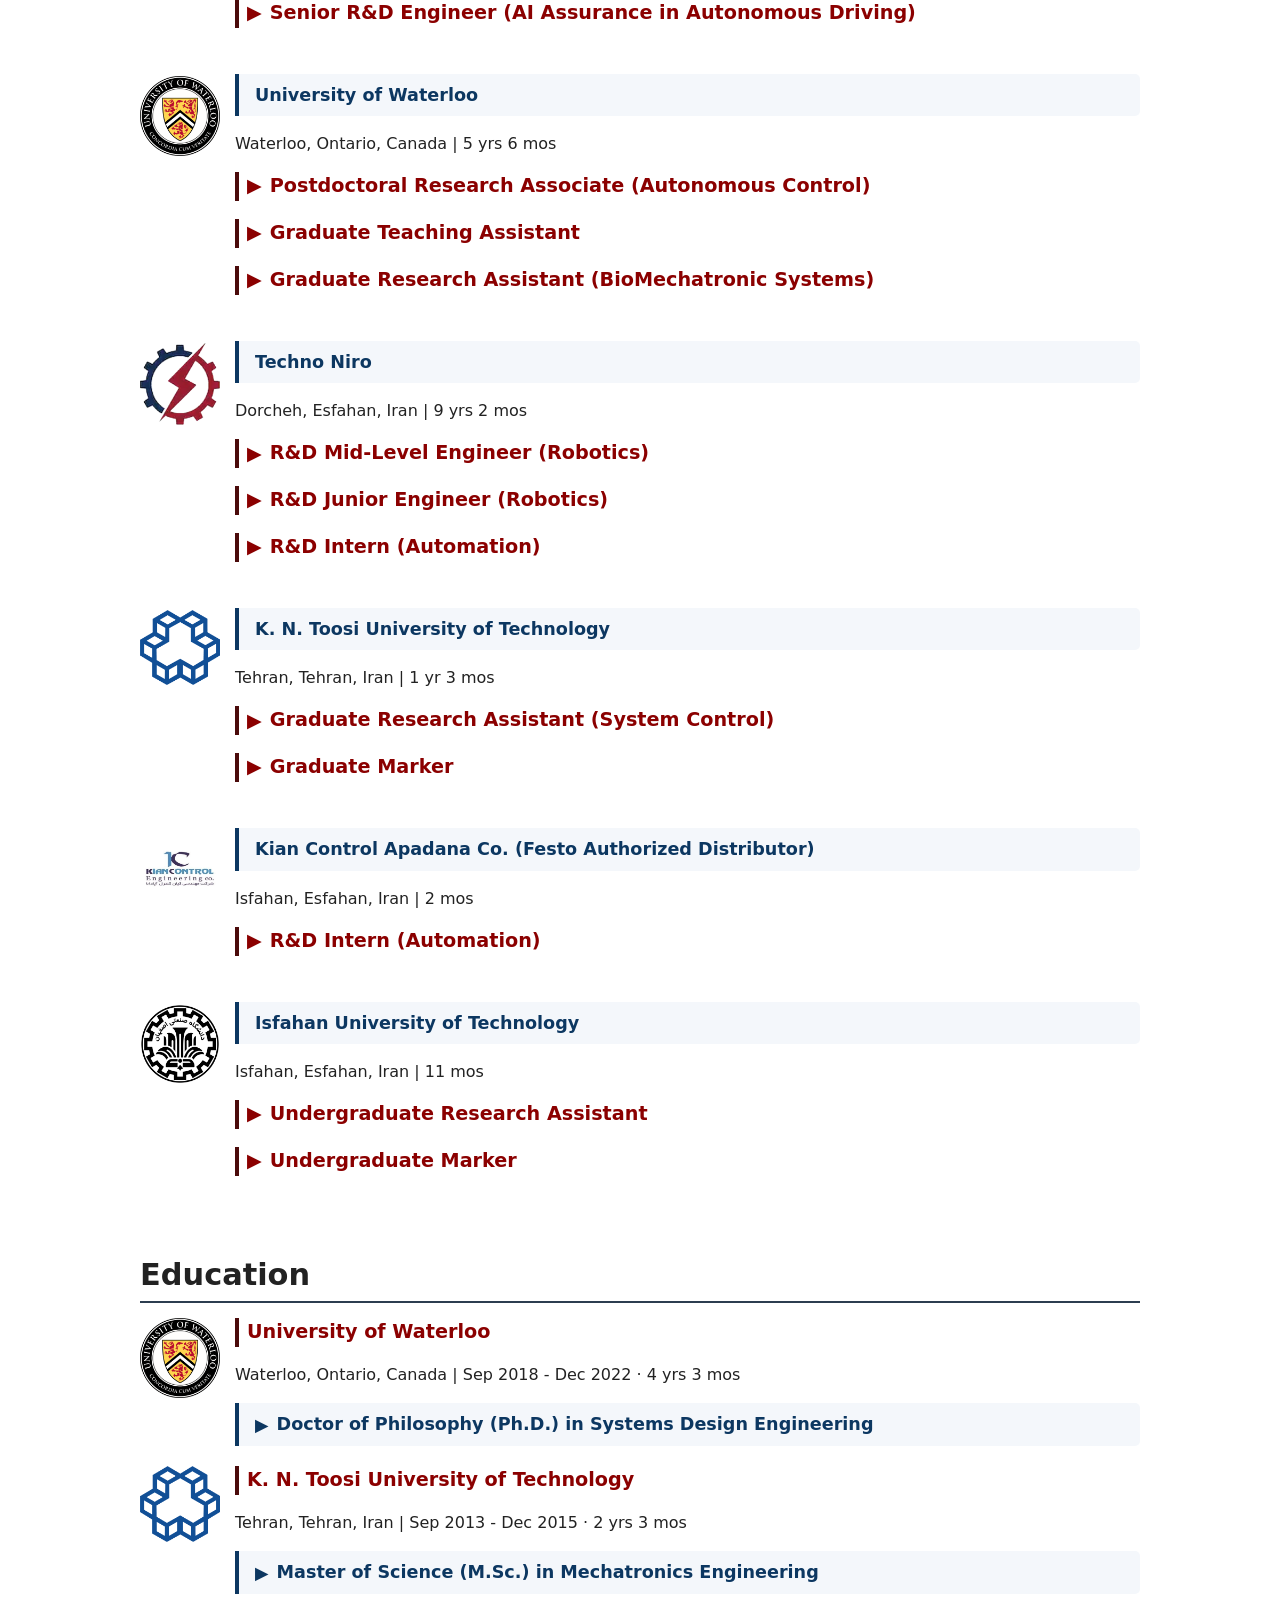
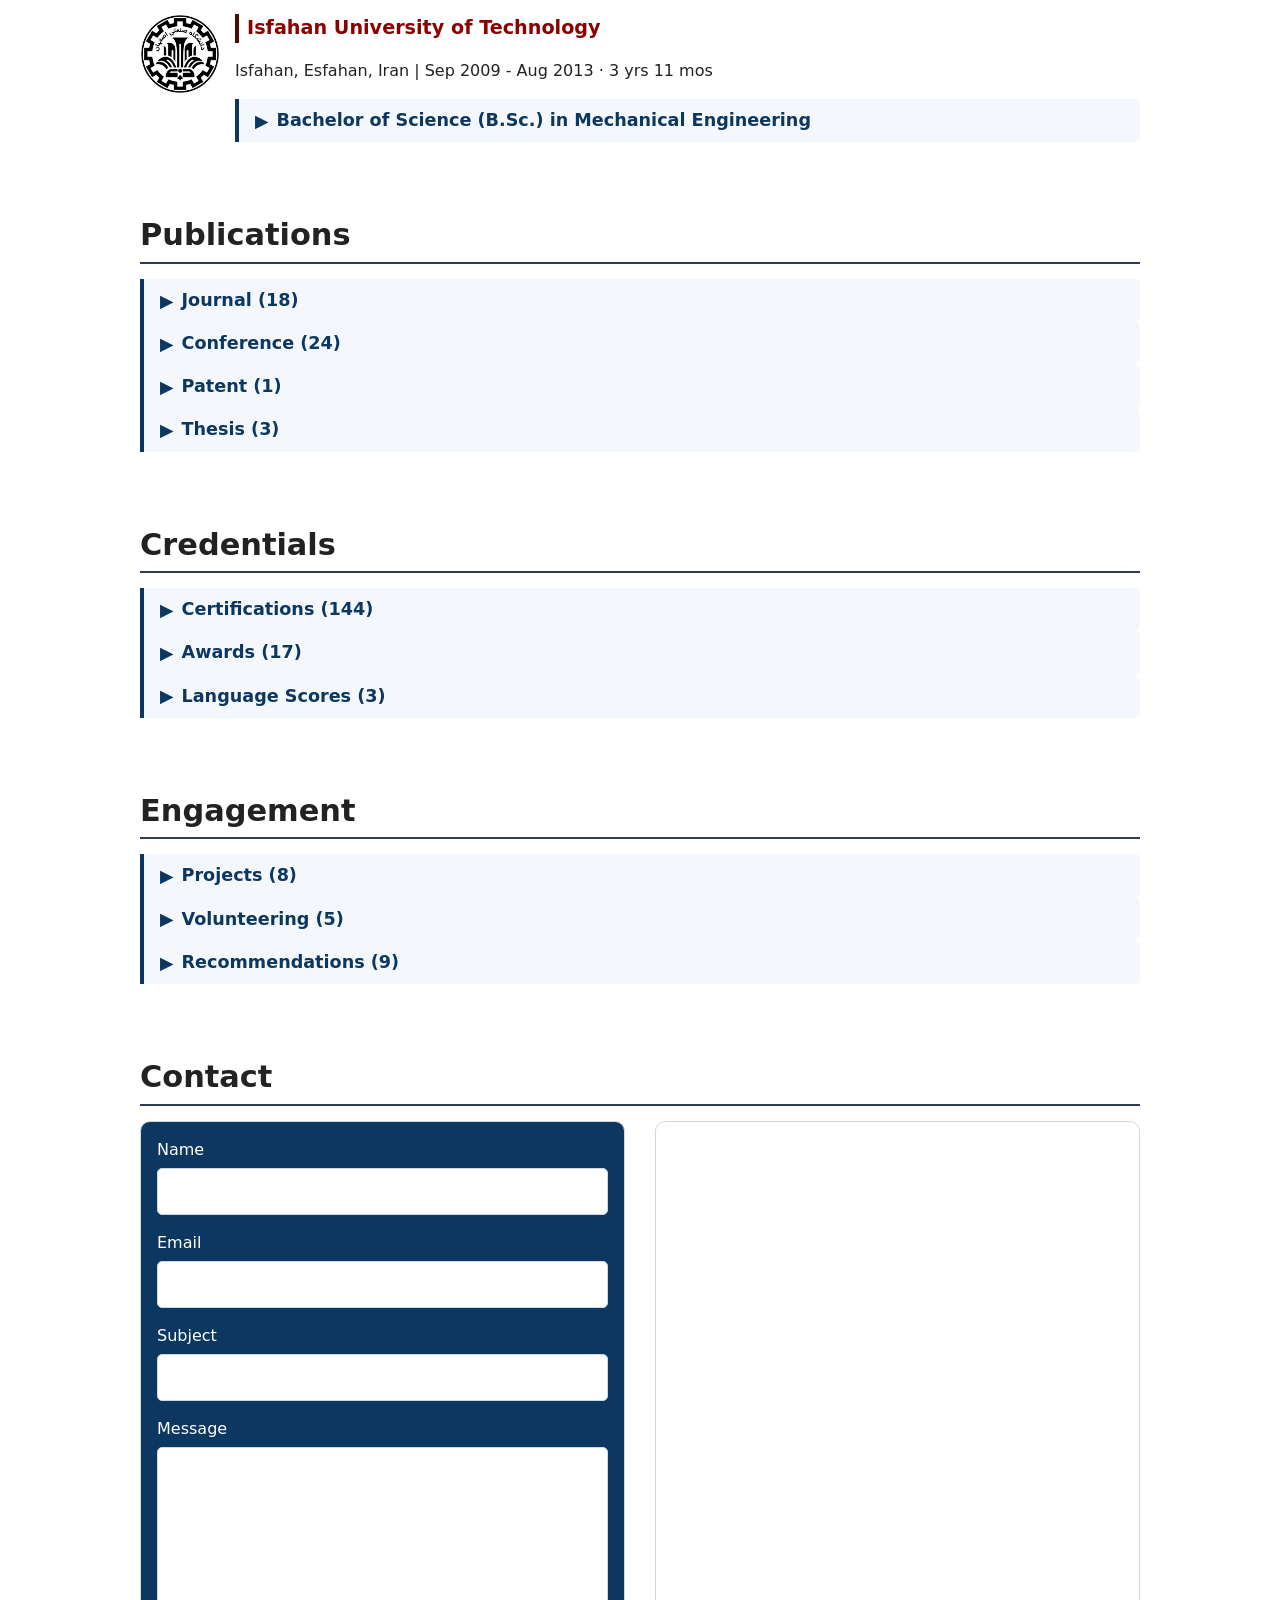
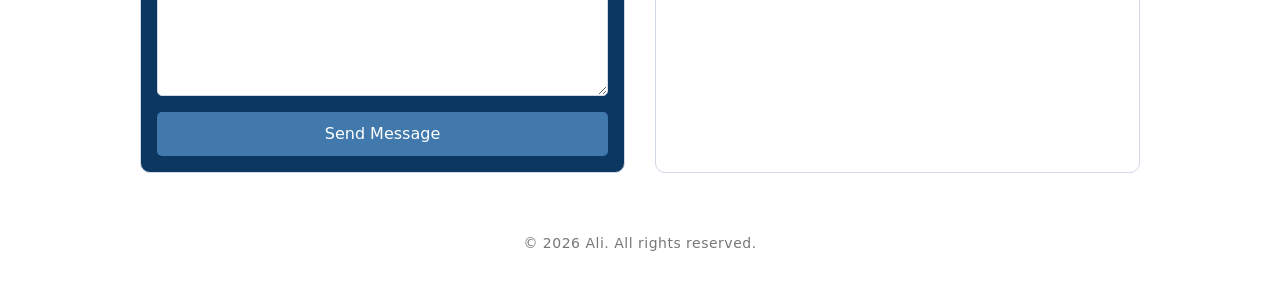
==== commit 5d44422a: "Temporarily disable email verification gate Comments out the gate-active toggle so the site loads di" ====
--- a/index.html
+++ b/index.html
@@ -11,7 +11,8 @@
         var bypass = window.location.search.length > 0 ||
                      window.location.hash.length > 0 ||
                      localStorage.getItem('gateVerified') === '1';
-        if (!bypass) document.documentElement.classList.add('gate-active');
+        // Temporarily disabled — uncomment the line below to re-enable the email gate.
+        // if (!bypass) document.documentElement.classList.add('gate-active');
       } catch (e) {}
     })();
   </script>
@@ -51,7 +52,7 @@
   <script src="assets/script/navbar.js" defer></script>
   <script src="assets/script/header.js" defer></script>
   <script src="assets/script/about.js" defer></script>
-  <script src="assets/script/wordcloud.js" defer></script>
+  <!-- <script src="assets/script/wordcloud.js" defer></script> -->
   <script src="assets/script/education.js" defer></script>
   <script src="assets/script/experience.js" defer></script>
   <script src="assets/script/publications.js" defer></script>
--- a/assets/style/main.css
+++ b/assets/style/main.css
@@ -82,16 +82,28 @@
 }
 
 .header-contact img {
-  width: 160px;
-  height: 160px;
+  width: 120px;
+  height: 120px;
   border: 1px solid var(--color-border);
   border-radius: 10px;
   background: var(--color-surface);
   padding: 10px;
+  box-sizing: border-box;
 }
 
 .header-contact .social-links {
   margin-top: 0;
+  gap: 12px;
+}
+
+.header-contact .social-links a {
+  width: 32px;
+  height: 32px;
+}
+
+.header-contact .social-links svg {
+  width: 16px;
+  height: 16px;
 }
 
 
@@ -429,6 +441,19 @@
   color: var(--color-primary);
 }
 
+/* Self-link wrapping a dropdown title: looks like plain text until hovered,
+   so titles read as headings first and "click to copy link" second. */
+.title-anchor {
+  color: inherit;
+  text-decoration: none;
+}
+
+.title-anchor:hover,
+.title-anchor:focus-visible {
+  text-decoration: underline;
+  text-decoration-color: var(--color-primary);
+}
+
 /* === Focus styles for keyboard accessibility === */
 a:focus-visible,
 .dropdown-toggle:focus-visible,
@@ -504,6 +529,14 @@
   #navbar a {
     padding: 10px 14px;
     font-size: 0.85em;
+  }
+}
+
+/* Phones: scanning a QR code on the same device that's displaying it is
+   pointless, so hide it and keep just the photo/name and the links. */
+@media (max-width: 480px) {
+  .header-contact img {
+    display: none;
   }
 }
 
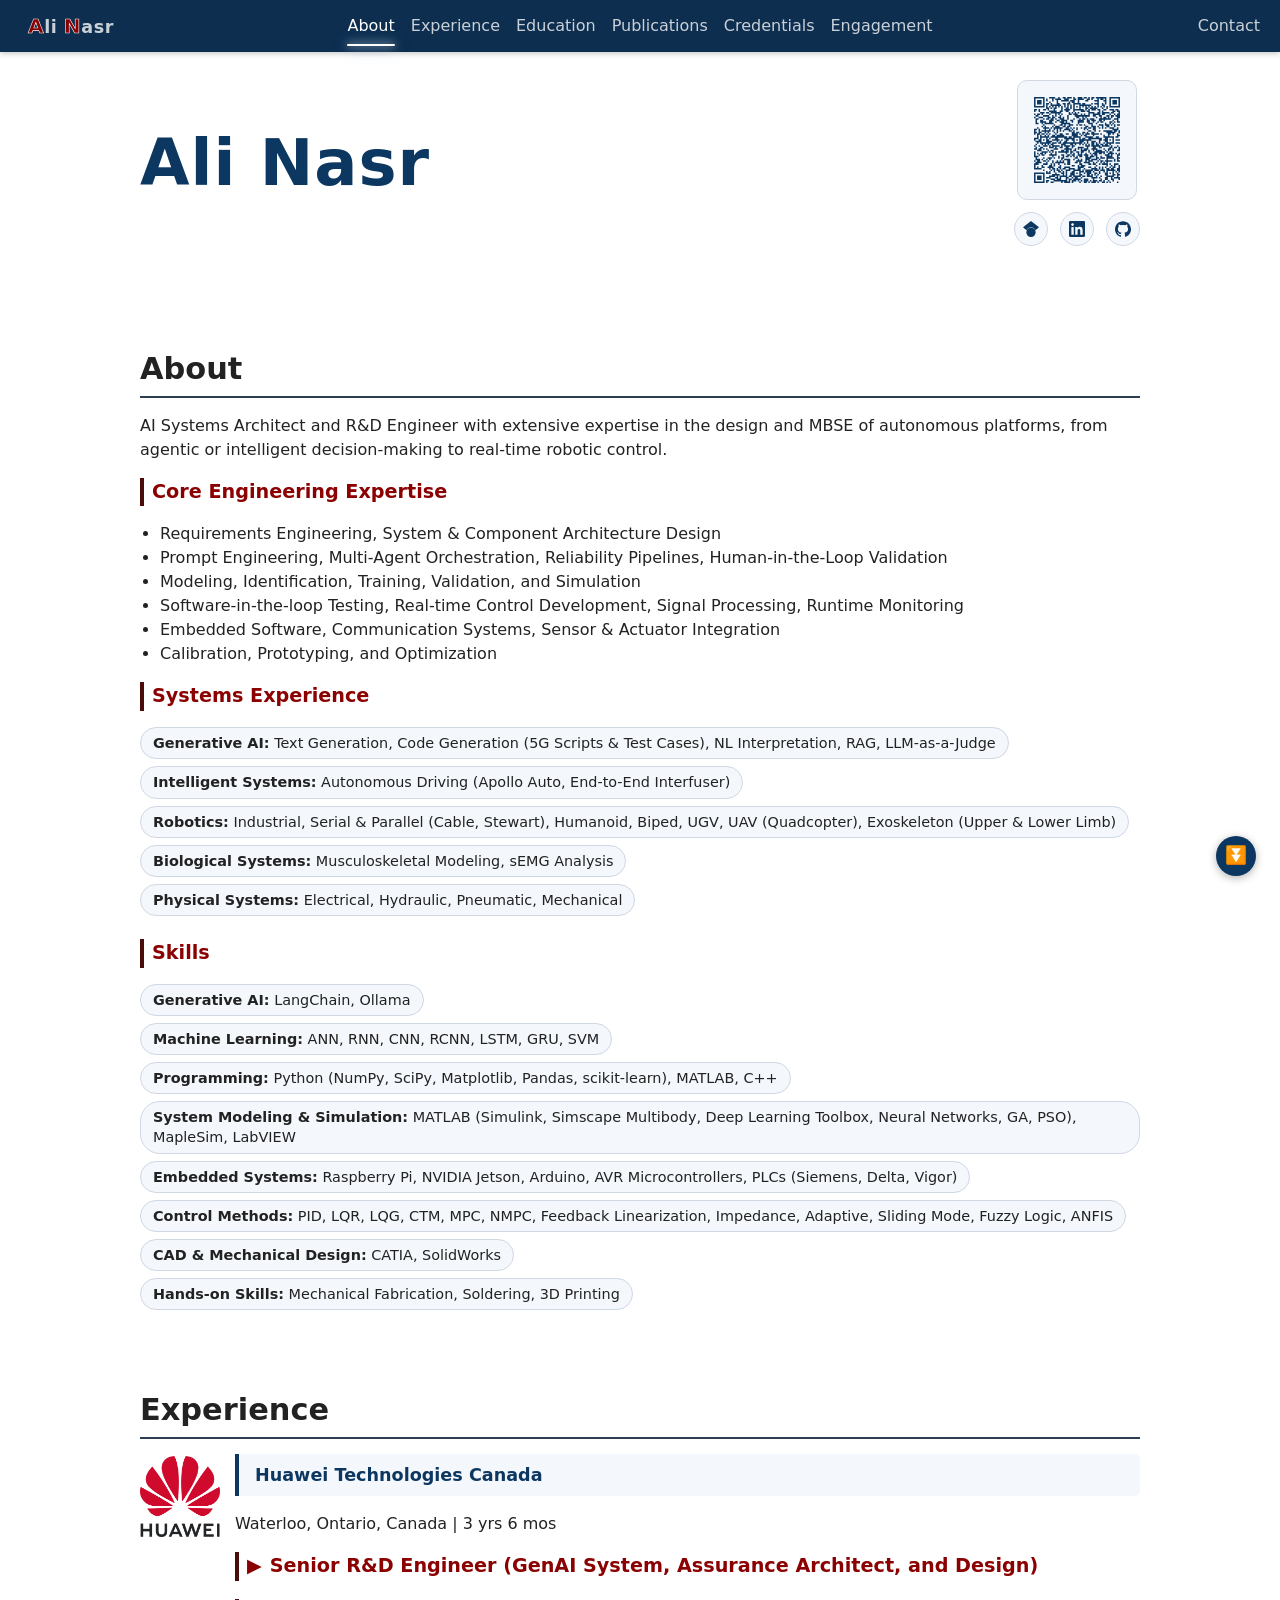
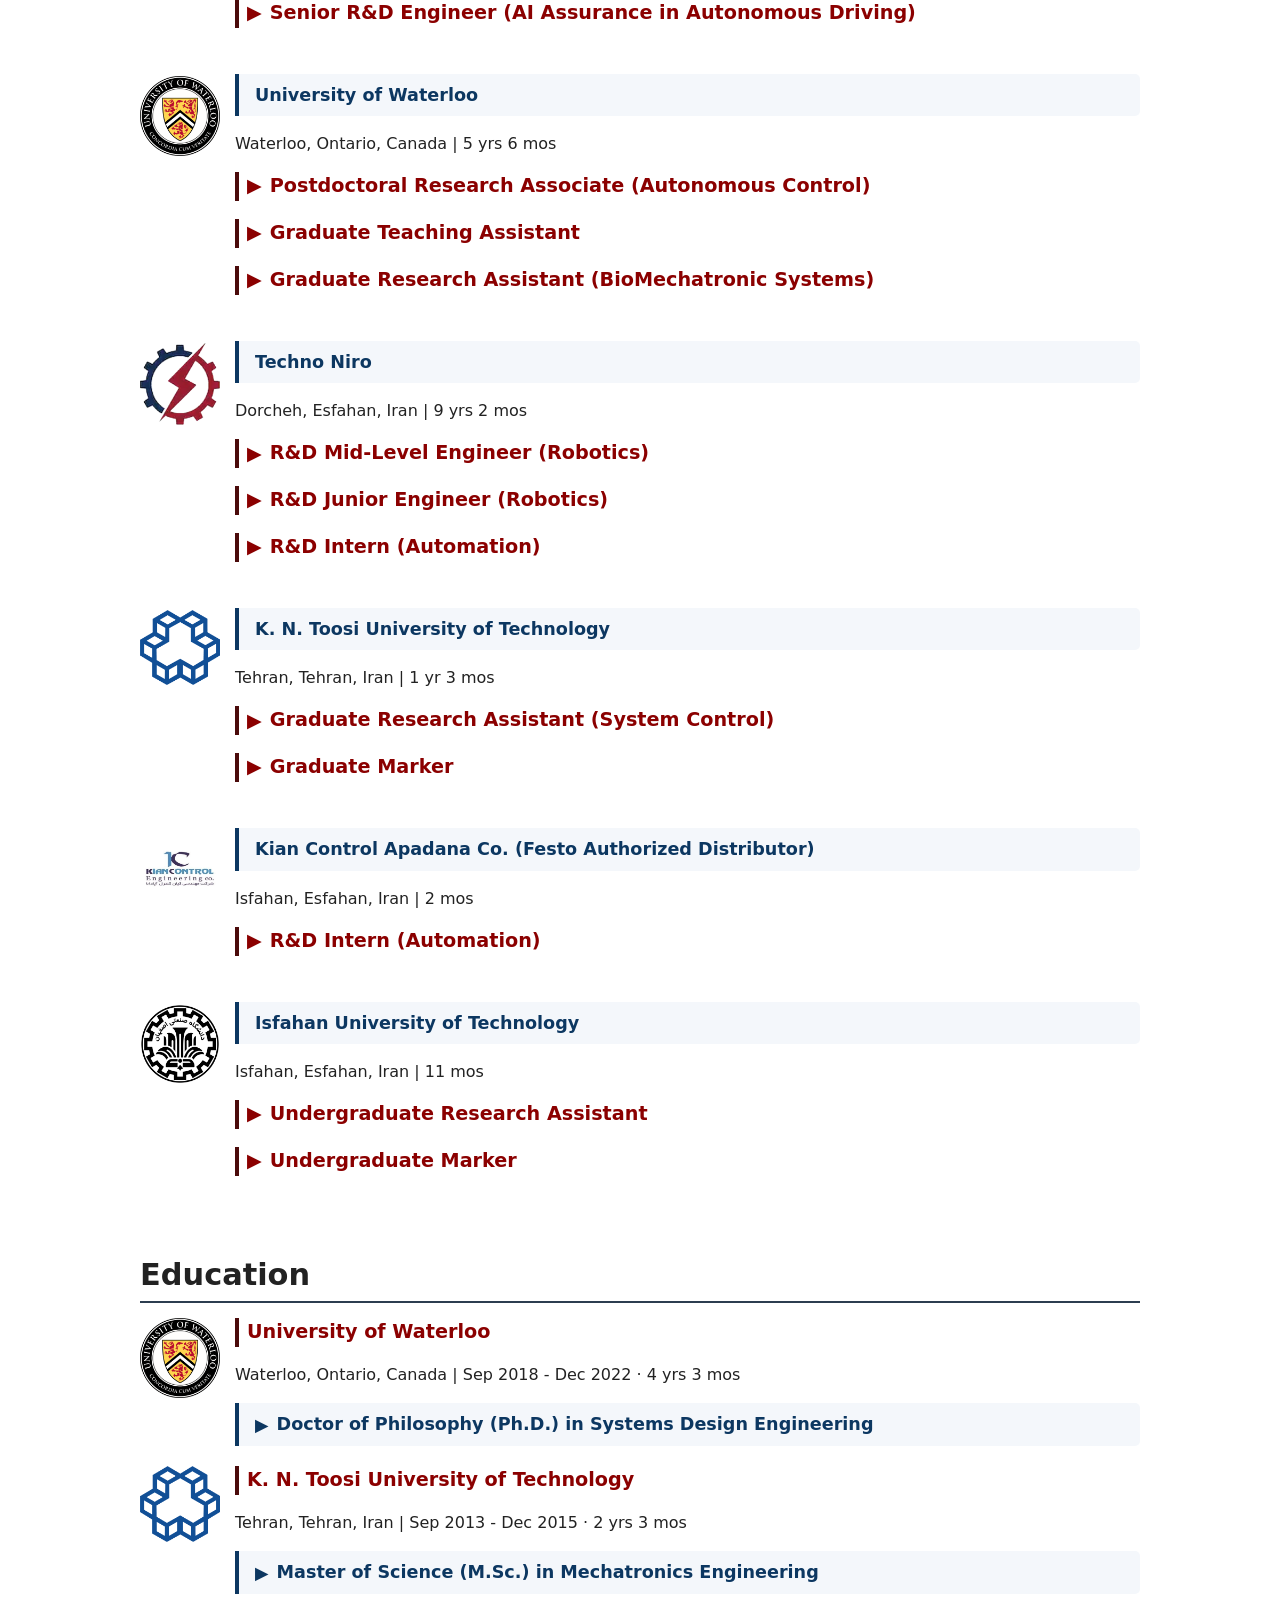
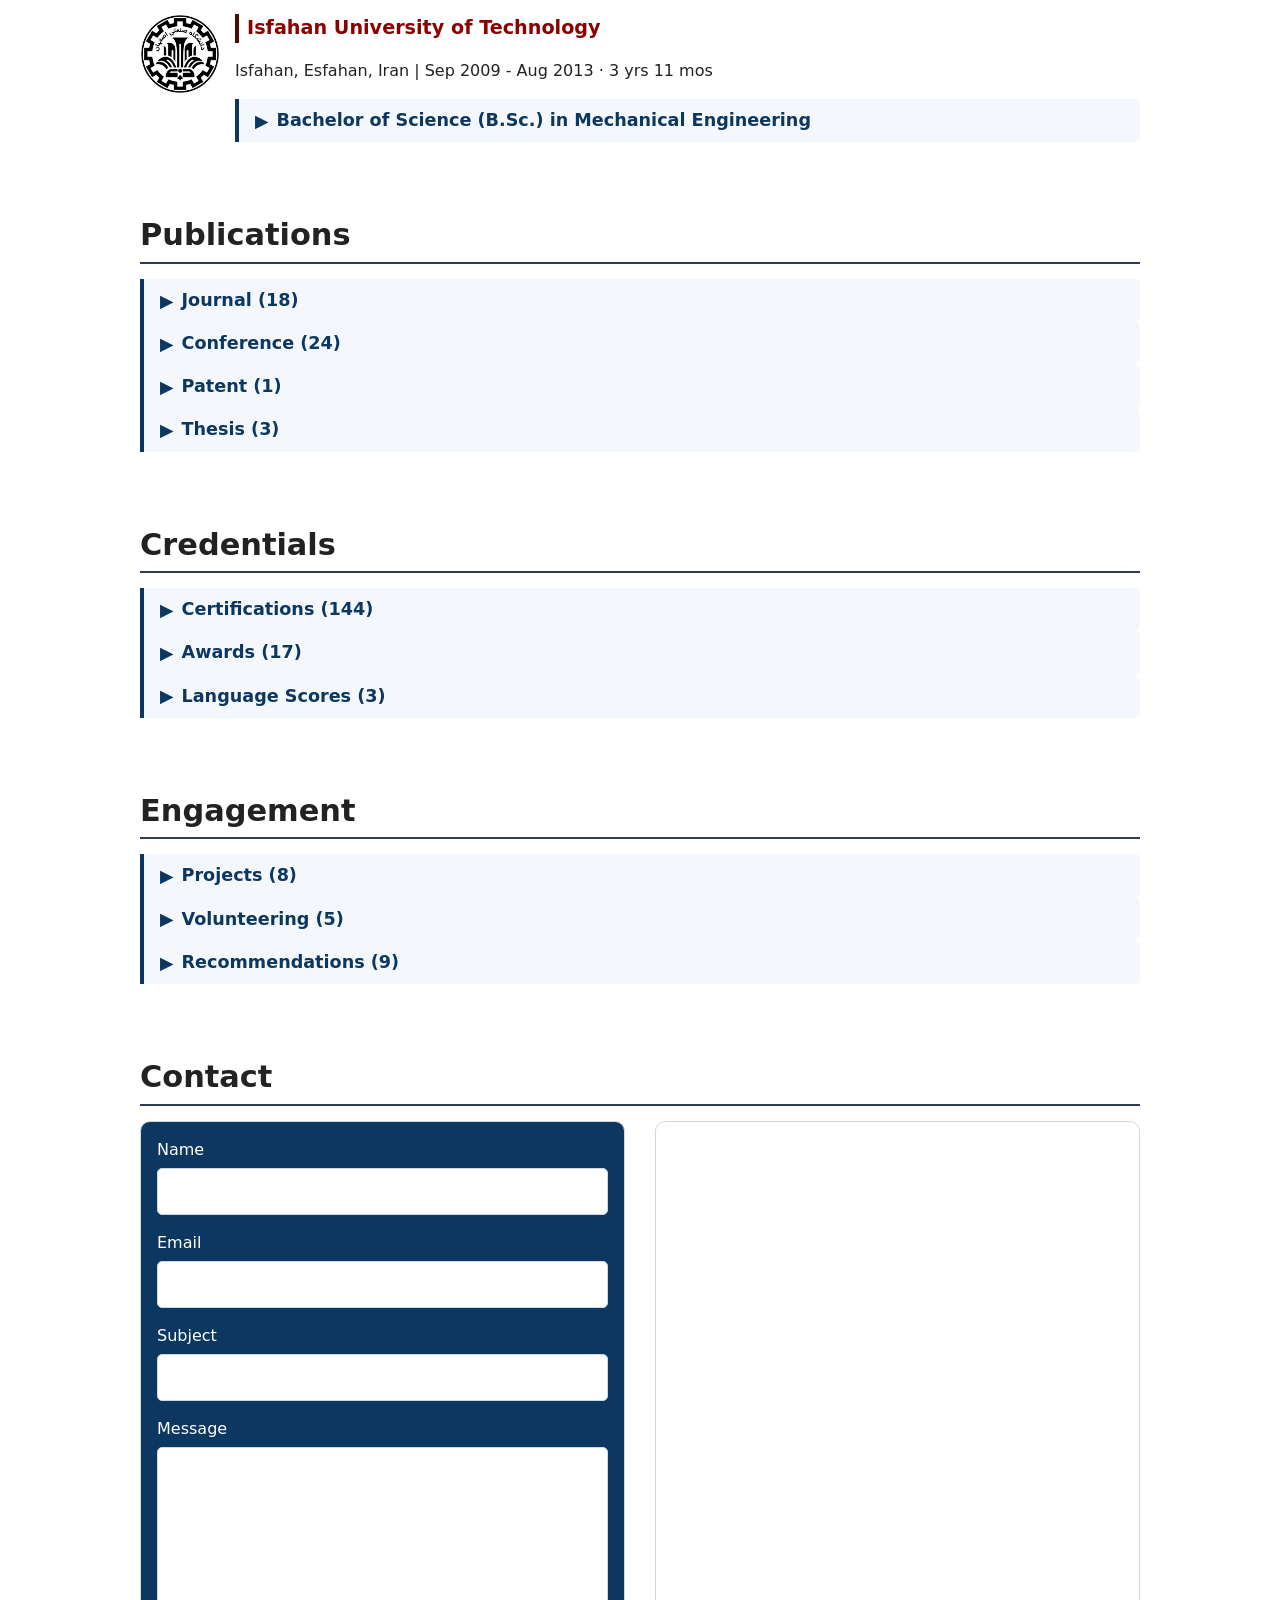
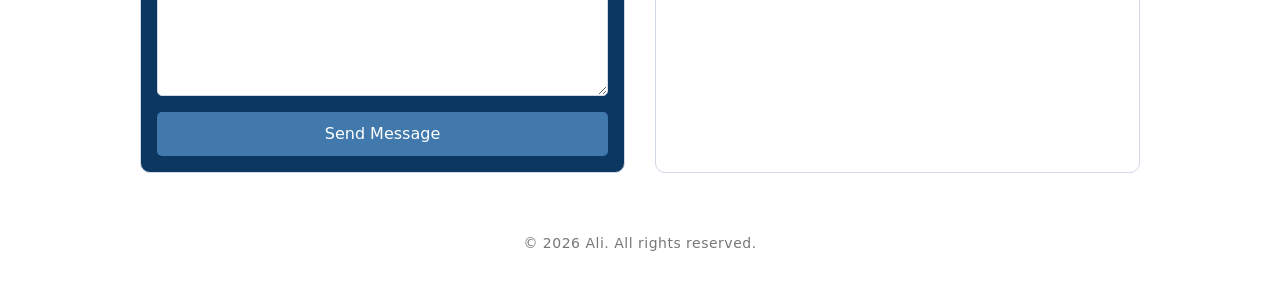
==== commit c2079888: "Disable dark mode toggle, keeping its code commented out for later" ====
--- a/index.html
+++ b/index.html
@@ -144,7 +144,9 @@
 
   <div class="fab-group" role="group" aria-label="Page controls">
     <button id="fab-top" class="fab" aria-label="Back to top" title="Back to top">⬆️</button>
+    <!-- Dark mode toggle disabled; uncomment here and in assets/script/ui-controls.js to restore.
     <button id="fab-theme" class="fab" aria-label="Switch to dark mode" title="Switch to dark mode"></button>
+    -->
     <button id="fab-expand" class="fab" aria-label="Expand all sections" title="Expand all sections">⏬</button>
   </div>
   <script src="assets/script/ui-controls.js" defer></script>
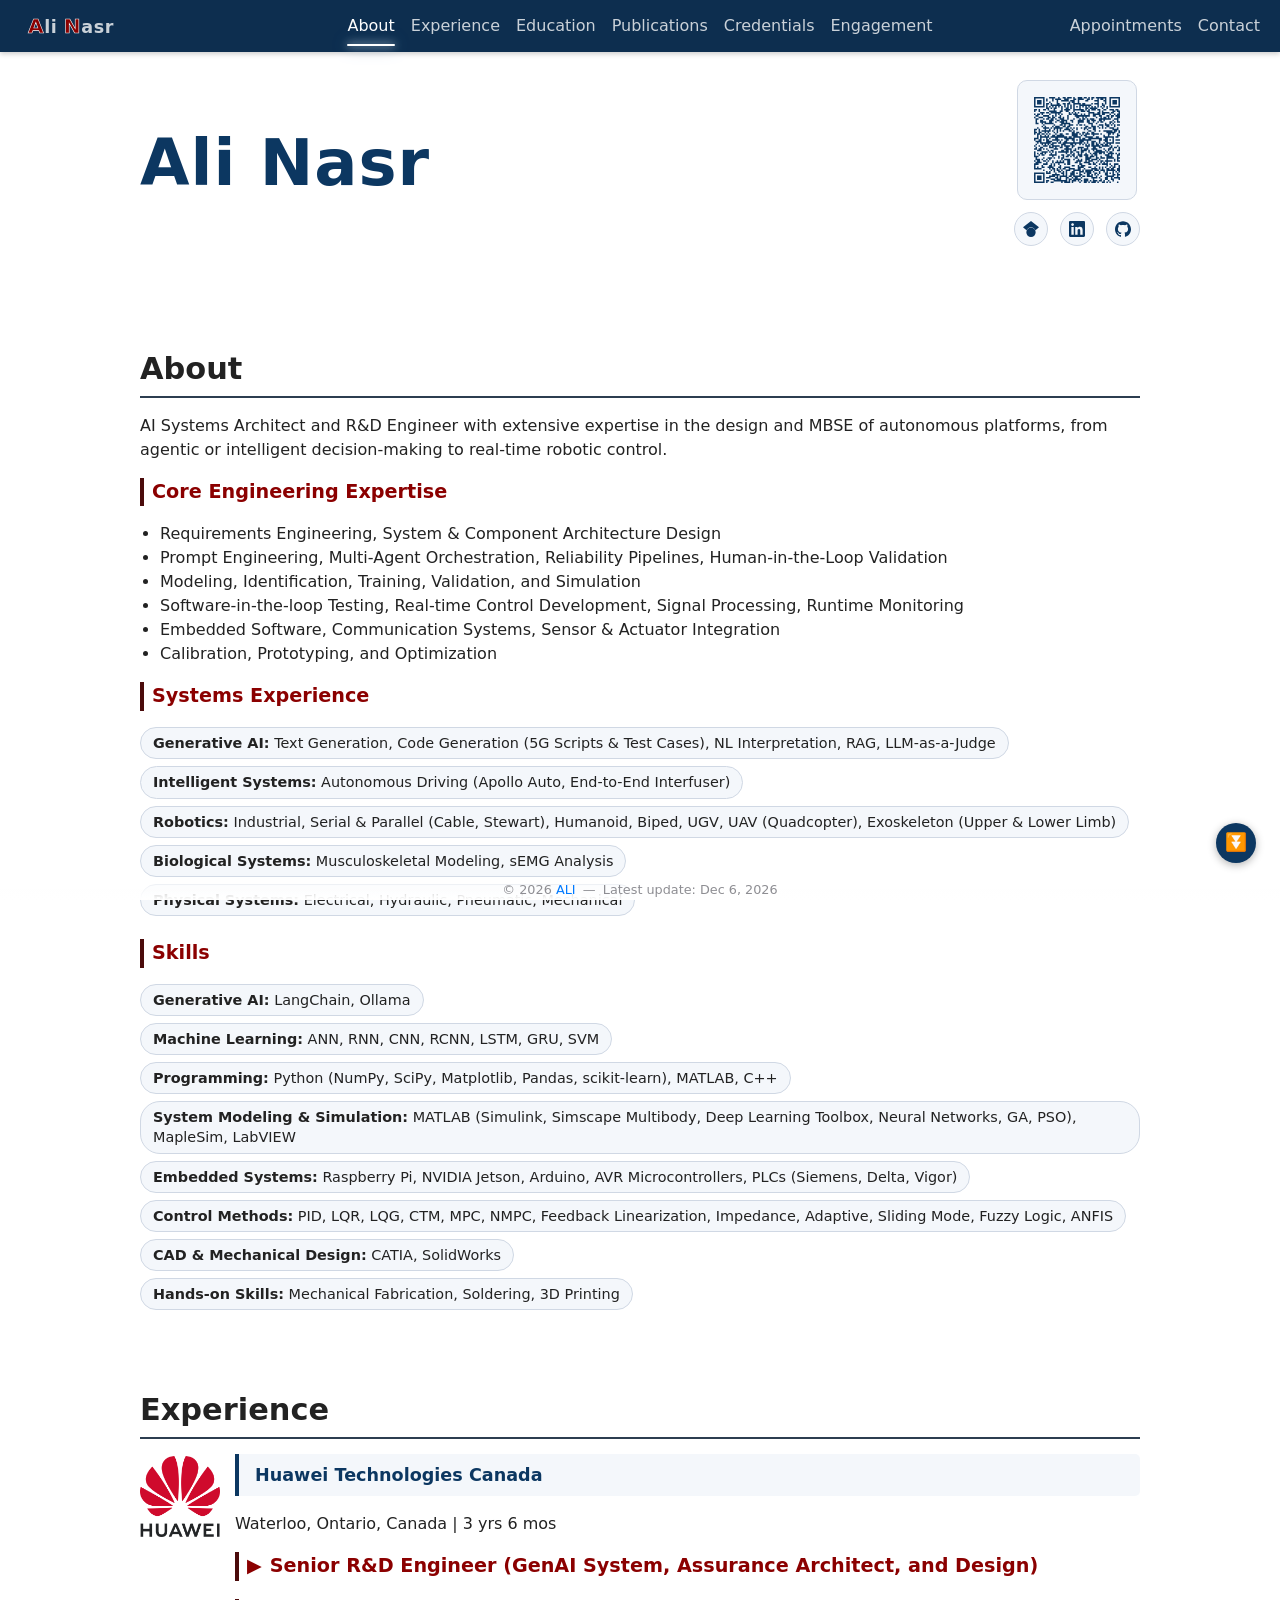
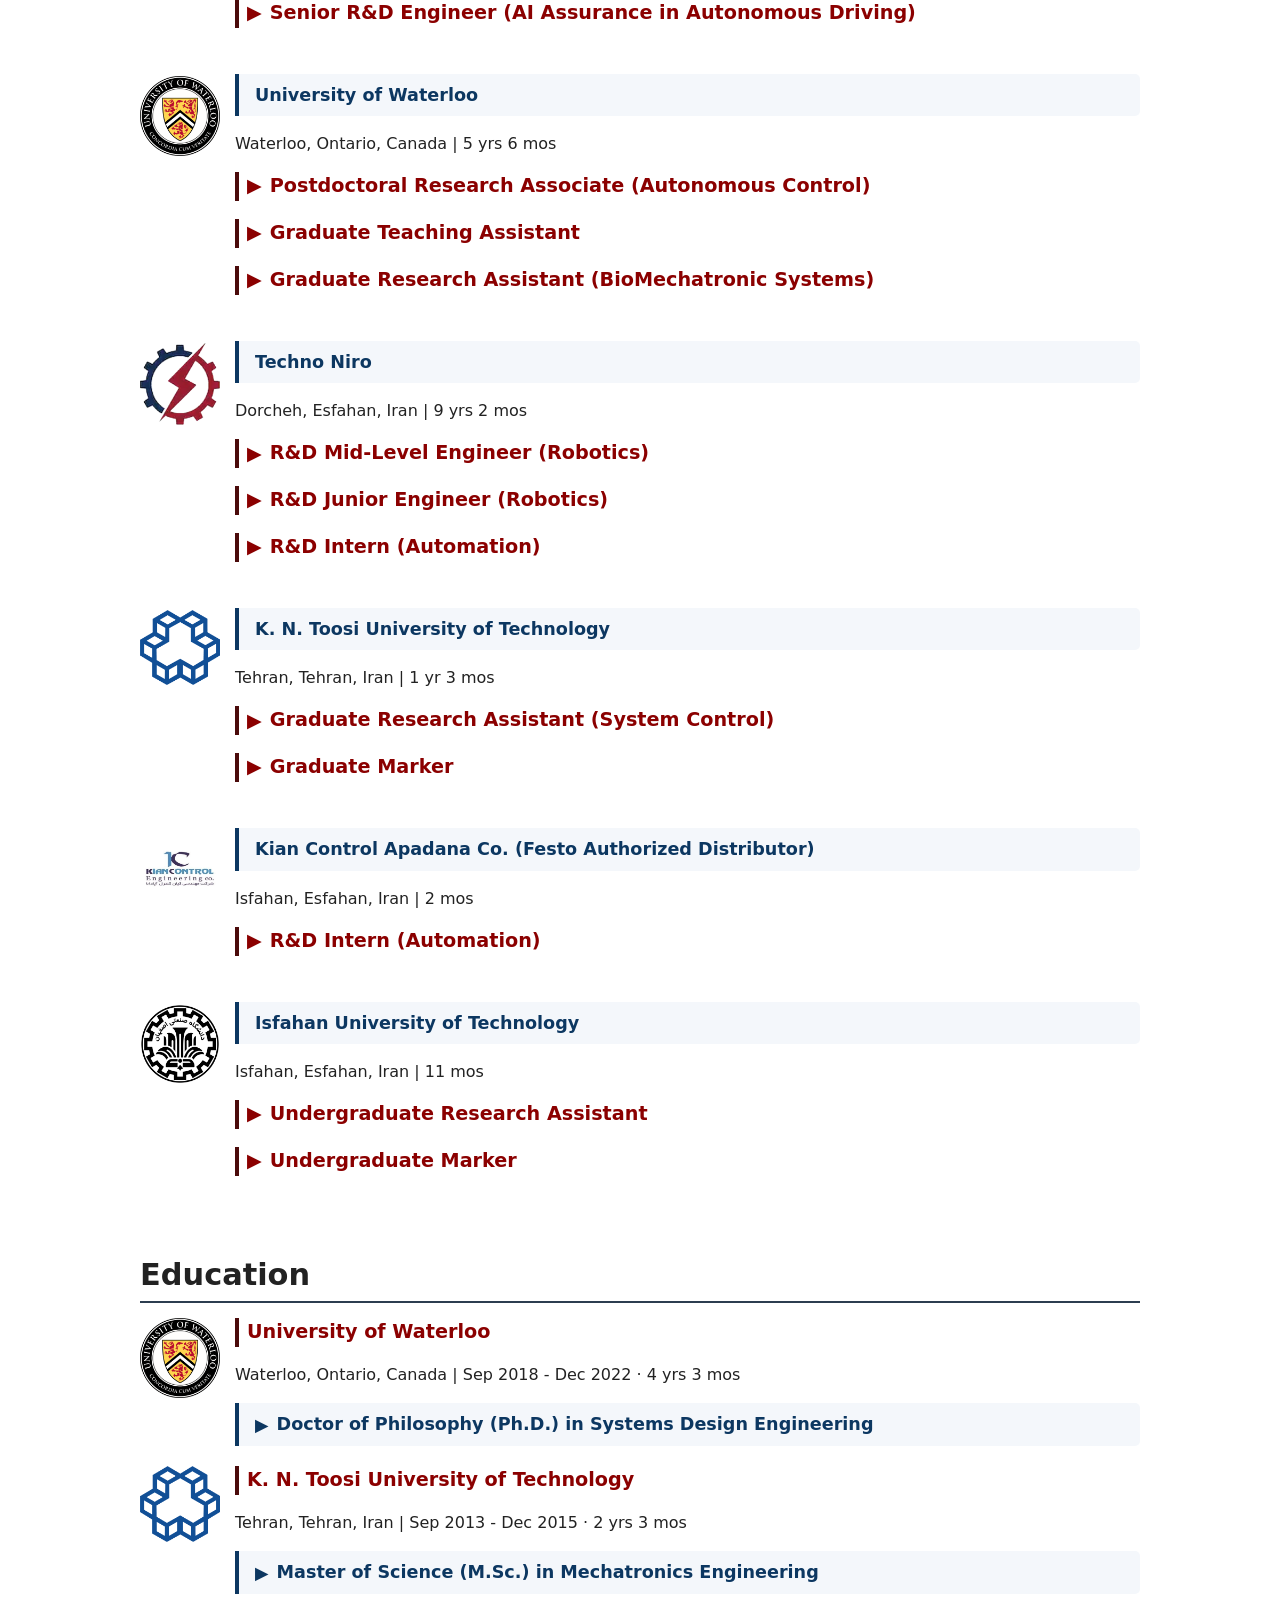
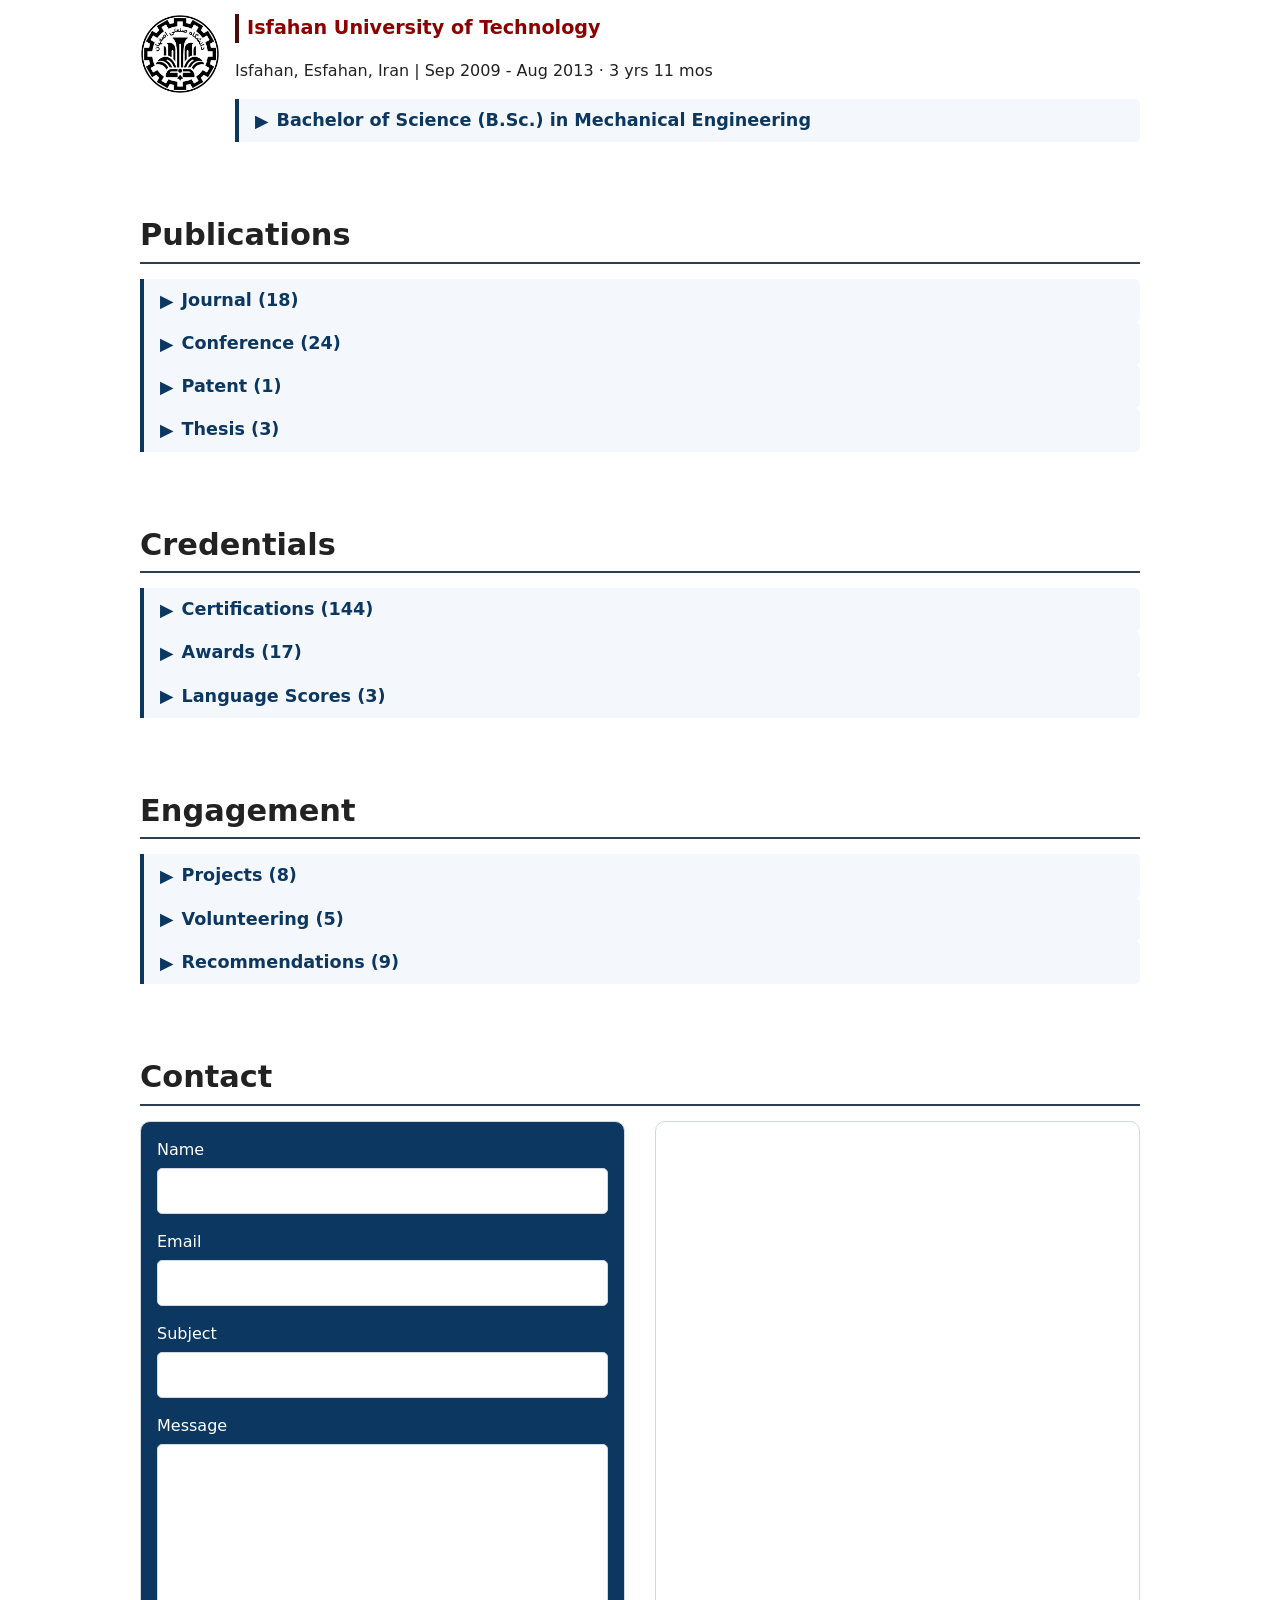
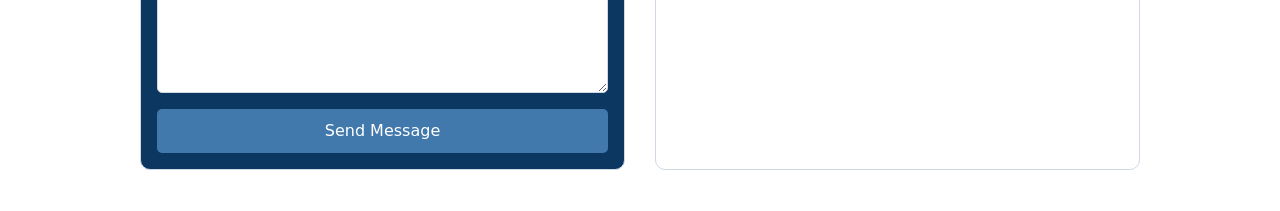
==== commit 60881352: "Replace footer with Ledger-style strip showing latest update date Swap the "All rights reserved" foo" ====
--- a/index.html
+++ b/index.html
@@ -19,7 +19,7 @@
   <meta http-equiv="Content-Security-Policy" content="
     default-src 'self';
     script-src 'self' https://www.googletagmanager.com;
-    connect-src 'self' https://*.google.com https://*.google.ca https://*.google.co.uk https://*.google-analytics.com https://*.analytics.google.com https://*.doubleclick.net https://*.g.doubleclick.net https://docs.google.com https://api.ipify.org;
+    connect-src 'self' https://api.github.com https://*.google.com https://*.google.ca https://*.google.co.uk https://*.google-analytics.com https://*.analytics.google.com https://*.doubleclick.net https://*.g.doubleclick.net https://docs.google.com https://api.ipify.org;
     img-src 'self' data: https://*.google.com https://*.google.ca https://*.google.co.uk https://*.google-analytics.com https://*.analytics.google.com https://*.doubleclick.net;
     frame-src 'self' https://www.google.com;
     object-src 'self';
@@ -64,6 +64,7 @@
   <script src="assets/script/recommendations.js" defer></script>
   <script src="assets/script/contact-form.js" defer></script>
   <script src="assets/script/app.js" defer></script>
+  <script src="assets/script/footer-year.js" defer></script>
   <script src="assets/script/email-gate.js" defer></script>
 </head>
 
@@ -138,8 +139,13 @@
     <span class="cert-next" role="button" tabindex="0" aria-label="Next">&#10095;</span>
   </div>
 
-  <footer id="site-footer">
-    <span id="footer-year"></span>Ali. All rights reserved.
+  <footer id="site-footer" class="site-footer">
+    <p>
+      &copy; <span id="footer-year"></span>
+      <a href="/">ALI</a>
+      <span class="footer-divider">—</span>
+      Latest update: <time id="footer-updated"></time>
+    </p>
   </footer>
 
   <div class="fab-group" role="group" aria-label="Page controls">
--- a/assets/style/main.css
+++ b/assets/style/main.css
@@ -302,6 +302,7 @@
   right: 12px;
   top: 50%;
   transform: translateY(-50%);
+  display: flex;
 }
 
 #navbar-menu a {
@@ -336,13 +337,53 @@
 }
 
 /* === Footer === */
-#site-footer {
-  margin-top: 40px;
-  padding: 20px;
-  text-align: center;
-  font-size: 0.875em;
-  color: #777;
-  letter-spacing: 0.5px;
+/* Footer: a slim strip fixed at the bottom of the screen (same look as the
+   Ledger app's footer): "© 2026 ALI — Latest update: <date>". */
+:root {
+  --footer-height: 1.3rem;
+}
+
+body {
+  padding-bottom: calc(20px + var(--footer-height));
+}
+
+.site-footer {
+  position: fixed;
+  left: 0;
+  right: 0;
+  bottom: 0;
+  z-index: 9;
+  box-sizing: border-box;
+  height: calc(var(--footer-height) + env(safe-area-inset-bottom, 0px));
+  padding: 0 0.5rem env(safe-area-inset-bottom, 0px);
+  display: flex;
+  align-items: center;
+  justify-content: center;
+  color: #8e8e93;
+  font-family: system-ui, sans-serif;
+  font-size: 0.8rem;
+  line-height: 1.2;
+  white-space: nowrap;
+  /* Half see-through at the top, solid at the screen's edge. */
+  background: linear-gradient(rgba(255, 255, 255, 0.5), #fff);
+}
+
+.site-footer p {
+  margin: 0;
+}
+
+/* A spaced em dash between the footer's two parts. */
+.site-footer .footer-divider {
+  margin: 0 0.2rem;
+}
+
+.site-footer a {
+  color: #007aff;
+  text-decoration: none;
+}
+
+.site-footer a:hover {
+  text-decoration: underline;
 }
 
 /* === Dropdown adjustments === */
@@ -474,16 +515,9 @@
 }
 
 /* Optional: smooth expansion for mobile */
-@media (max-width: 768px) {
-  header {
-    flex-direction: column;
-    text-align: center;
-  }
-
-  header h1 {
-    text-align: center;
-  }
-
+/* Collapse the navbar into the hamburger menu before the centered links
+   collide with the right-hand Appointments/Contact group. */
+@media (max-width: 960px) {
   #navbar {
     /* .nav-brand is hidden and ul collapses, leaving only the absolutely
        positioned toggle — without an explicit height the bar shrinks to 0
@@ -518,6 +552,18 @@
   #navbar ul li.nav-right {
     position: static;
     transform: none;
+    flex-direction: column;
+  }
+}
+
+@media (max-width: 768px) {
+  header {
+    flex-direction: column;
+    text-align: center;
+  }
+
+  header h1 {
+    text-align: center;
   }
 
   .dropdown-section > .dropdown-content {
@@ -1012,6 +1058,118 @@
   color: #ff8a8a;
 }
 
+/* === Booking form === */
+#booking-form {
+  display: flex;
+  flex-direction: column;
+}
+
+.form-row select {
+  font: inherit;
+  font-size: 1.05em;
+  padding: 10px 12px;
+  border: 1px solid var(--color-border);
+  border-radius: 5px;
+  background: #fff;
+  color: #222;
+}
+
+/* Browsers default <select> to border-box and <input> to content-box, so the
+   same padding gives different heights. Pin single-line controls to one size. */
+.form-row input,
+.form-row select {
+  box-sizing: border-box;
+  height: 2.75em;
+}
+
+/* A <select> is as wide as its longest option by default, which can push
+   the form box onto its own row. Let boxes and selects shrink instead. */
+.contact-form-box {
+  min-width: 0;
+}
+
+.form-row select {
+  width: 100%;
+  min-width: 0;
+}
+
+.form-row select:disabled {
+  background: #e6ebf2;
+  color: #666;
+}
+
+.form-row select:focus {
+  outline: none;
+  box-shadow: 0 0 0 2px rgba(255, 255, 255, 0.5);
+}
+
+.form-row-group {
+  display: flex;
+  flex-wrap: wrap;
+  gap: 0 12px;
+}
+
+.form-row-group .form-row {
+  flex: 1 1 260px;   /* two fields per row; stack when narrower than ~540px */
+  min-width: 0;
+}
+
+.form-row .form-label {
+  margin-bottom: 6px;
+  color: #fff;
+}
+
+.booking-summary {
+  box-sizing: border-box;
+  min-height: 2.75em;
+  display: flex;
+  flex-wrap: wrap;
+  align-items: baseline;
+  gap: 2px 10px;
+  padding: 8px 12px;
+  border-radius: 5px;
+  background: rgba(255, 255, 255, 0.1);
+  color: #fff;
+}
+
+.booking-fee {
+  font-size: 1.2em;
+  font-weight: 600;
+}
+
+.booking-fee-detail {
+  font-size: 0.9em;
+  opacity: 0.85;
+}
+
+.form-submit {
+  font: inherit;
+  font-weight: normal;
+  padding: 10px 22px;
+  border: none;
+  border-radius: 5px;
+  background: var(--color-nav-hover);
+  color: #fff;
+  cursor: pointer;
+  transition: background 0.2s ease;
+}
+
+.form-submit:hover {
+  background: var(--color-nav);
+}
+
+.form-submit:disabled {
+  opacity: 0.6;
+  cursor: wait;
+}
+
+.booking-note {
+  margin: 10px 0 0;
+  font-size: 0.9em;
+  color: #fff;
+  opacity: 0.85;
+}
+
 .section-status {
   margin: 8px 0;
   font-style: italic;
@@ -1080,6 +1238,7 @@
 /* === Print === */
 @media print {
   #navbar, #cert-modal, .media-row, .media-icon { display: none !important; }
+  .site-footer { position: static; background: none; }
   body { padding: 0; margin: 0; max-width: 100%; font-size: 11pt; color: #000; }
   h3 { background: none !important; color: #000; border-left: 3px solid #000; }
   a { color: #000; text-decoration: none; }
@@ -1131,7 +1290,7 @@
 /* === Floating action buttons === */
 .fab-group {
   position: fixed;
-  bottom: 1.5rem;
+  bottom: calc(var(--footer-height) + 1rem);
   right: 1.5rem;
   display: flex;
   flex-direction: column;
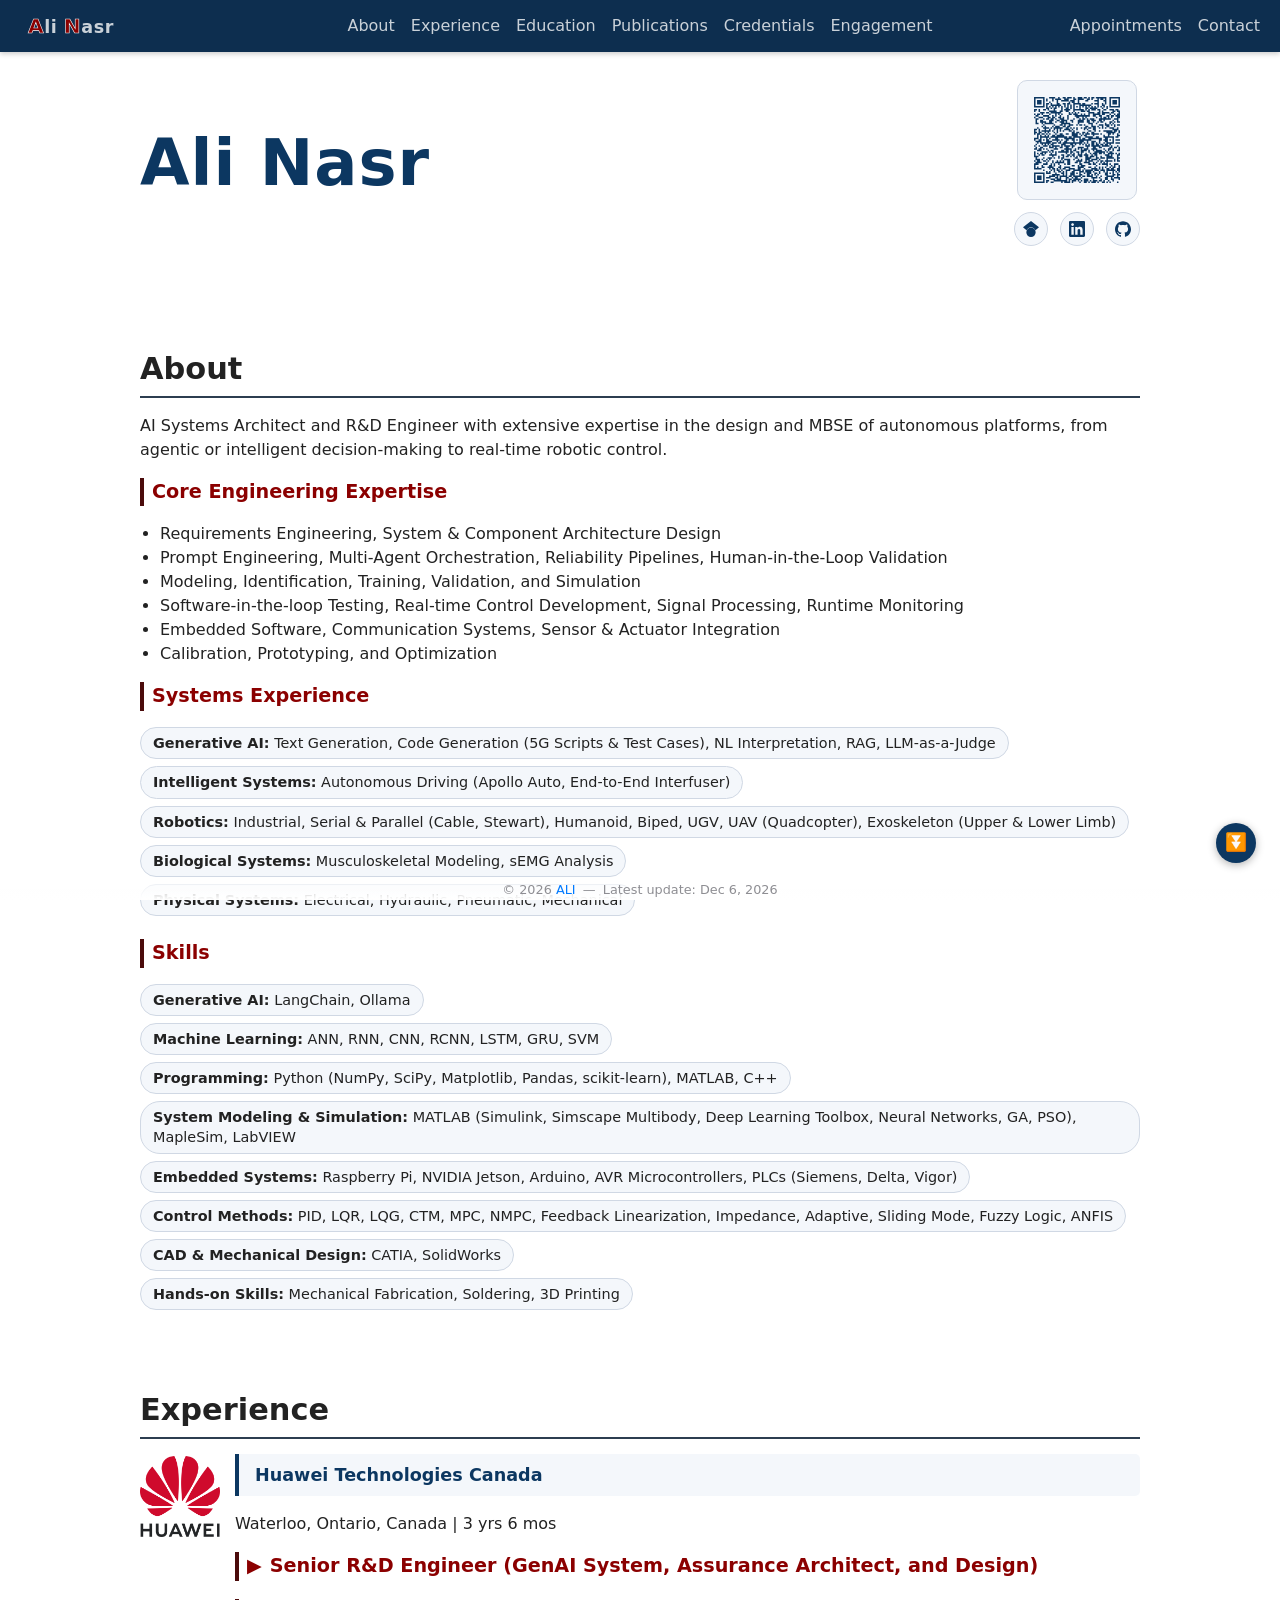
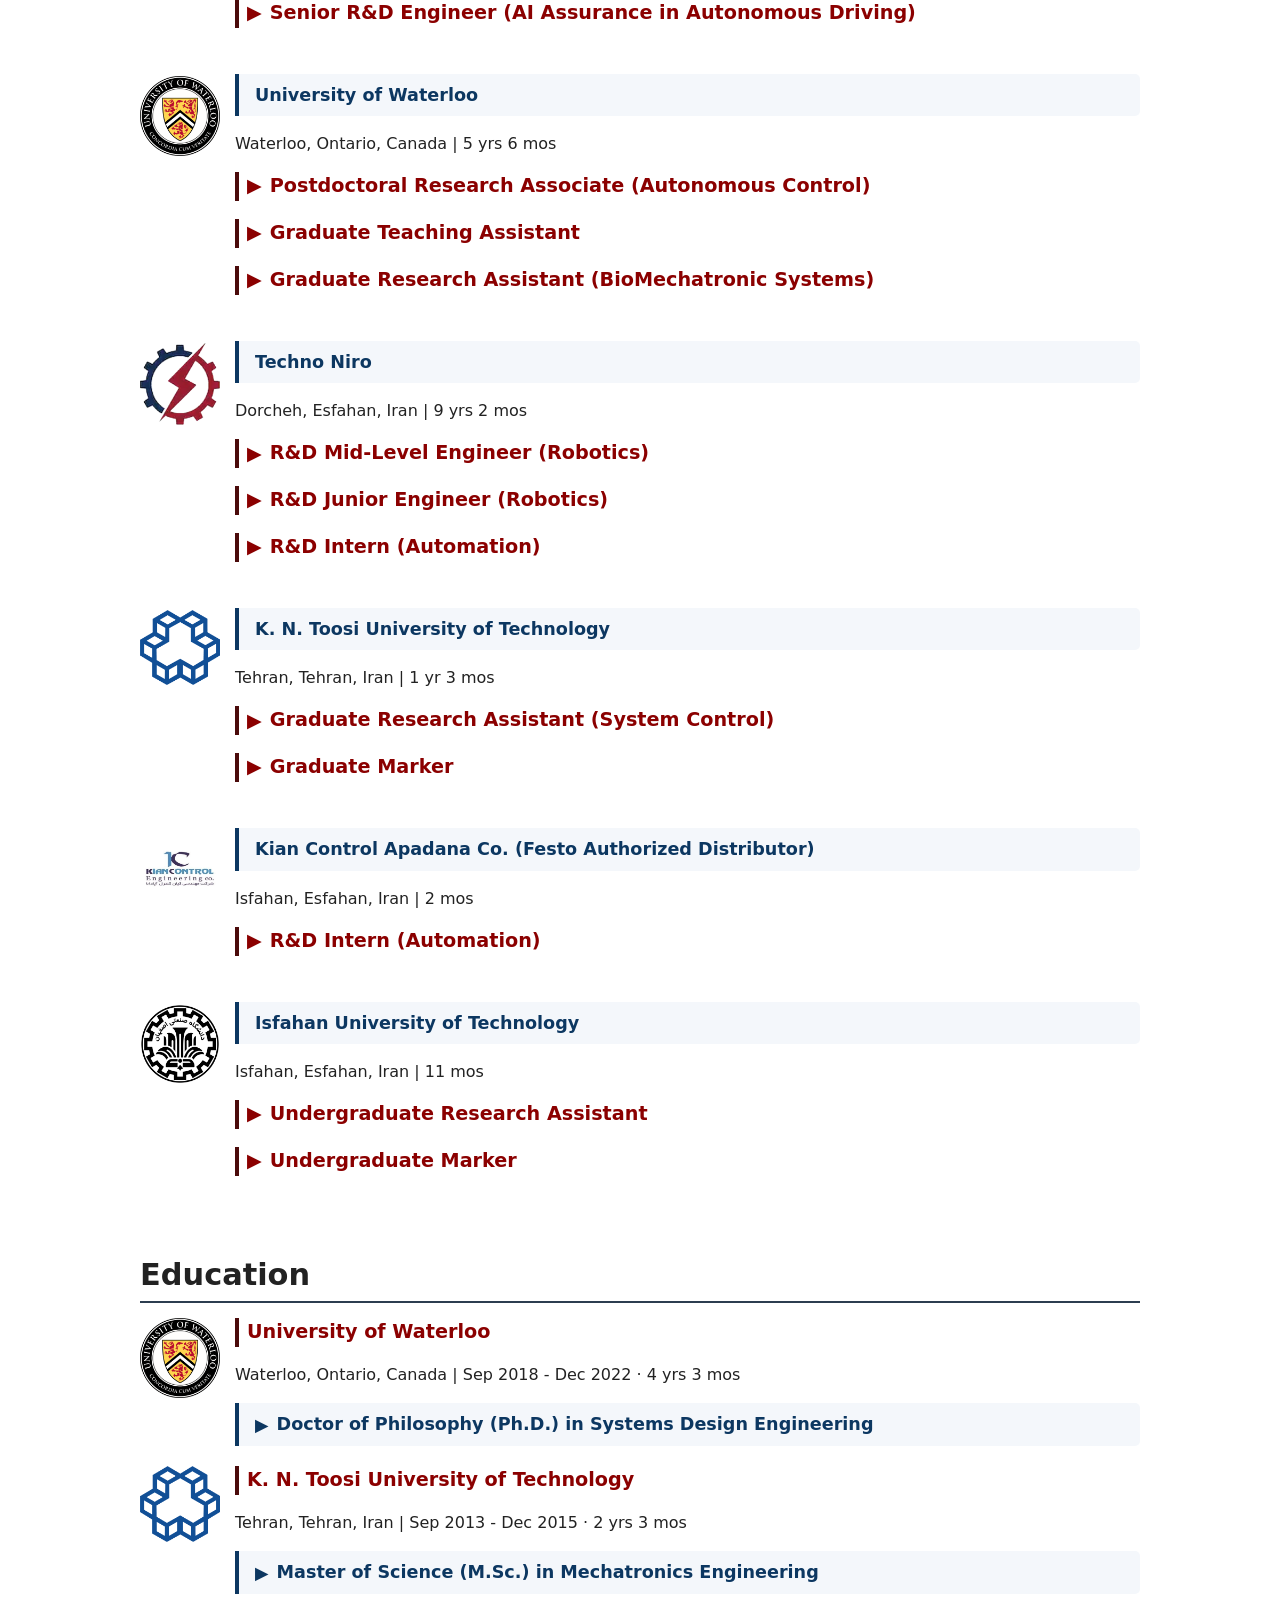
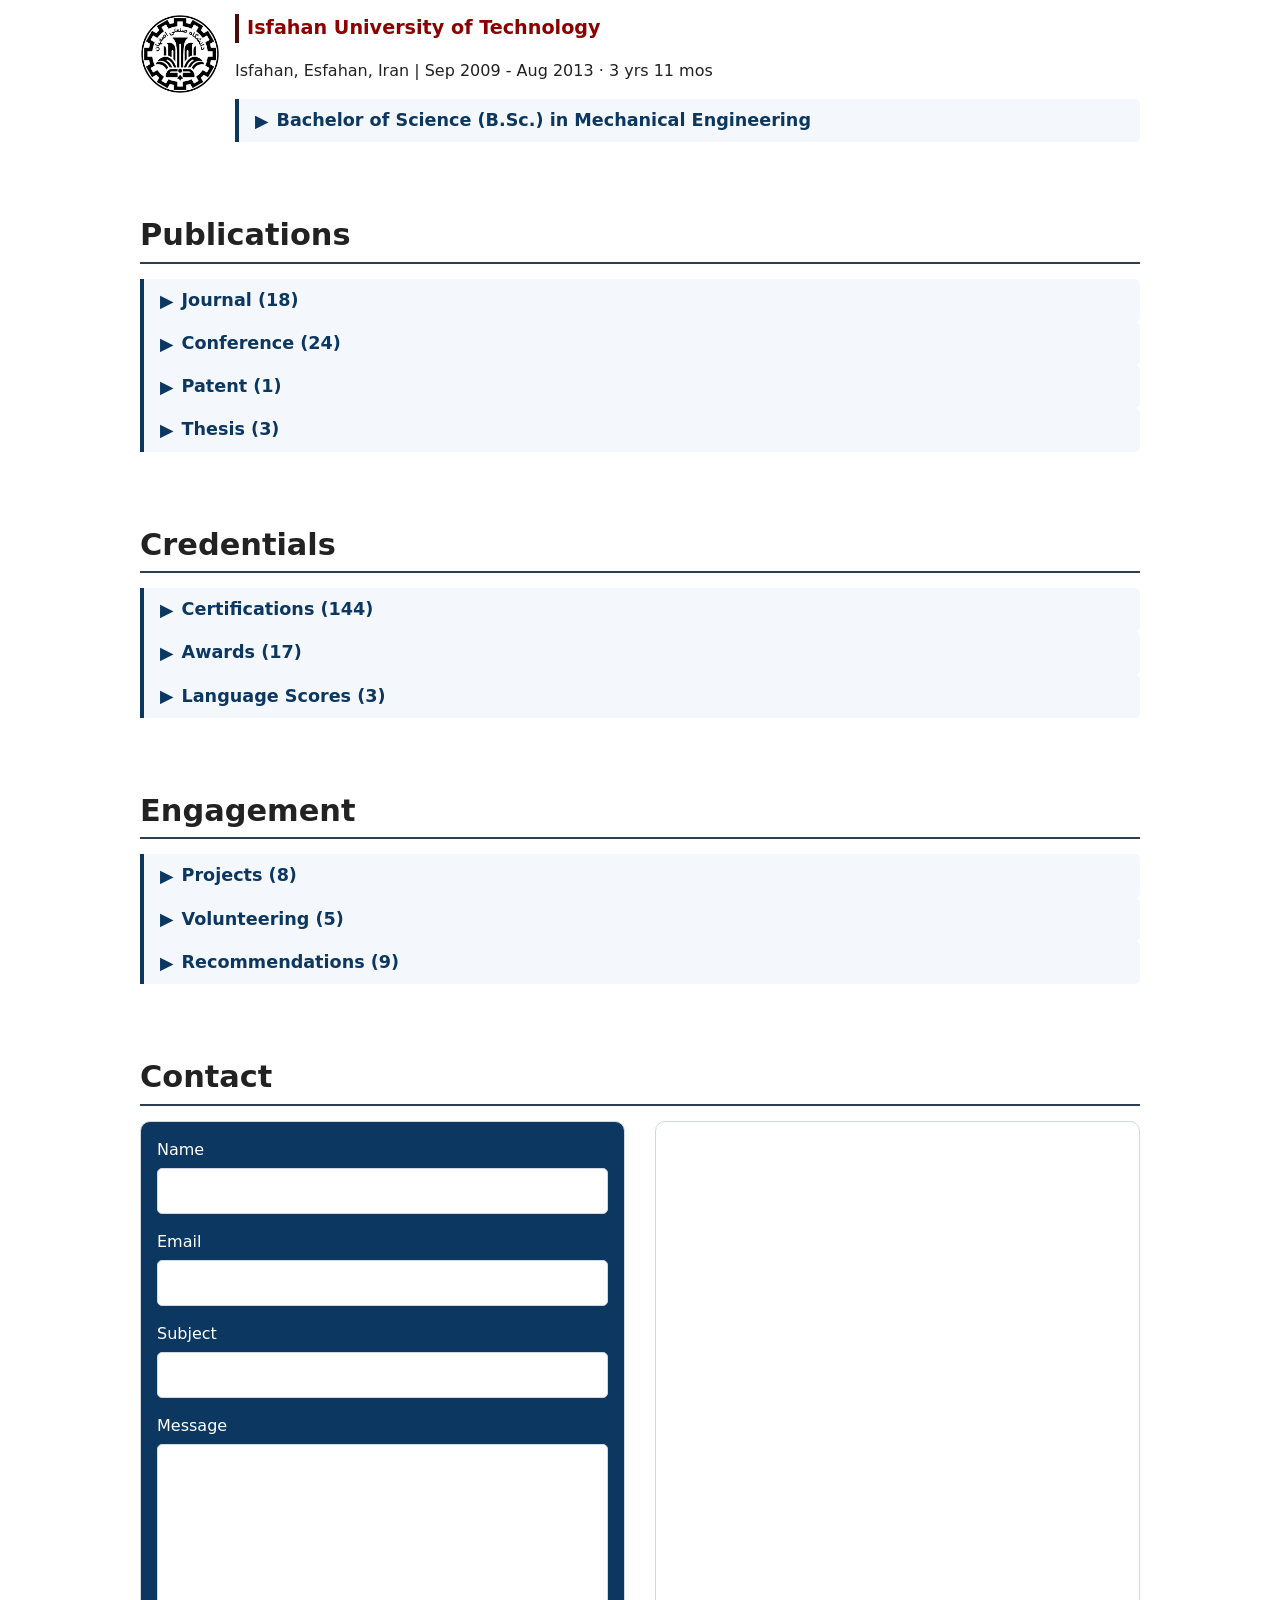
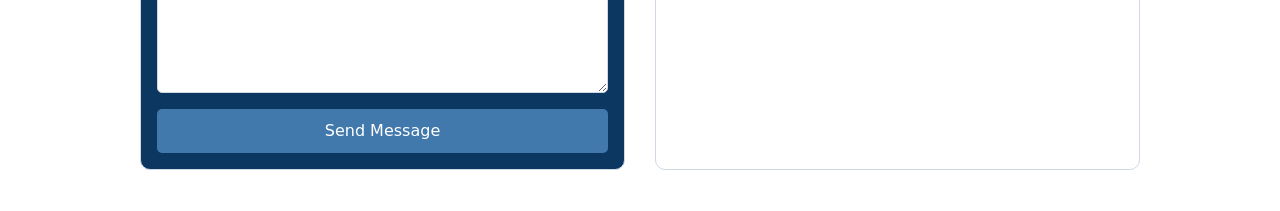
==== commit eeb64973: "Disable back-to-top button, keeping its code commented out for later" ====
--- a/index.html
+++ b/index.html
@@ -149,7 +149,9 @@
   </footer>
 
   <div class="fab-group" role="group" aria-label="Page controls">
+    <!-- Back-to-top button disabled; uncomment here and in assets/script/ui-controls.js to restore.
     <button id="fab-top" class="fab" aria-label="Back to top" title="Back to top">⬆️</button>
+    -->
     <!-- Dark mode toggle disabled; uncomment here and in assets/script/ui-controls.js to restore.
     <button id="fab-theme" class="fab" aria-label="Switch to dark mode" title="Switch to dark mode"></button>
     -->
